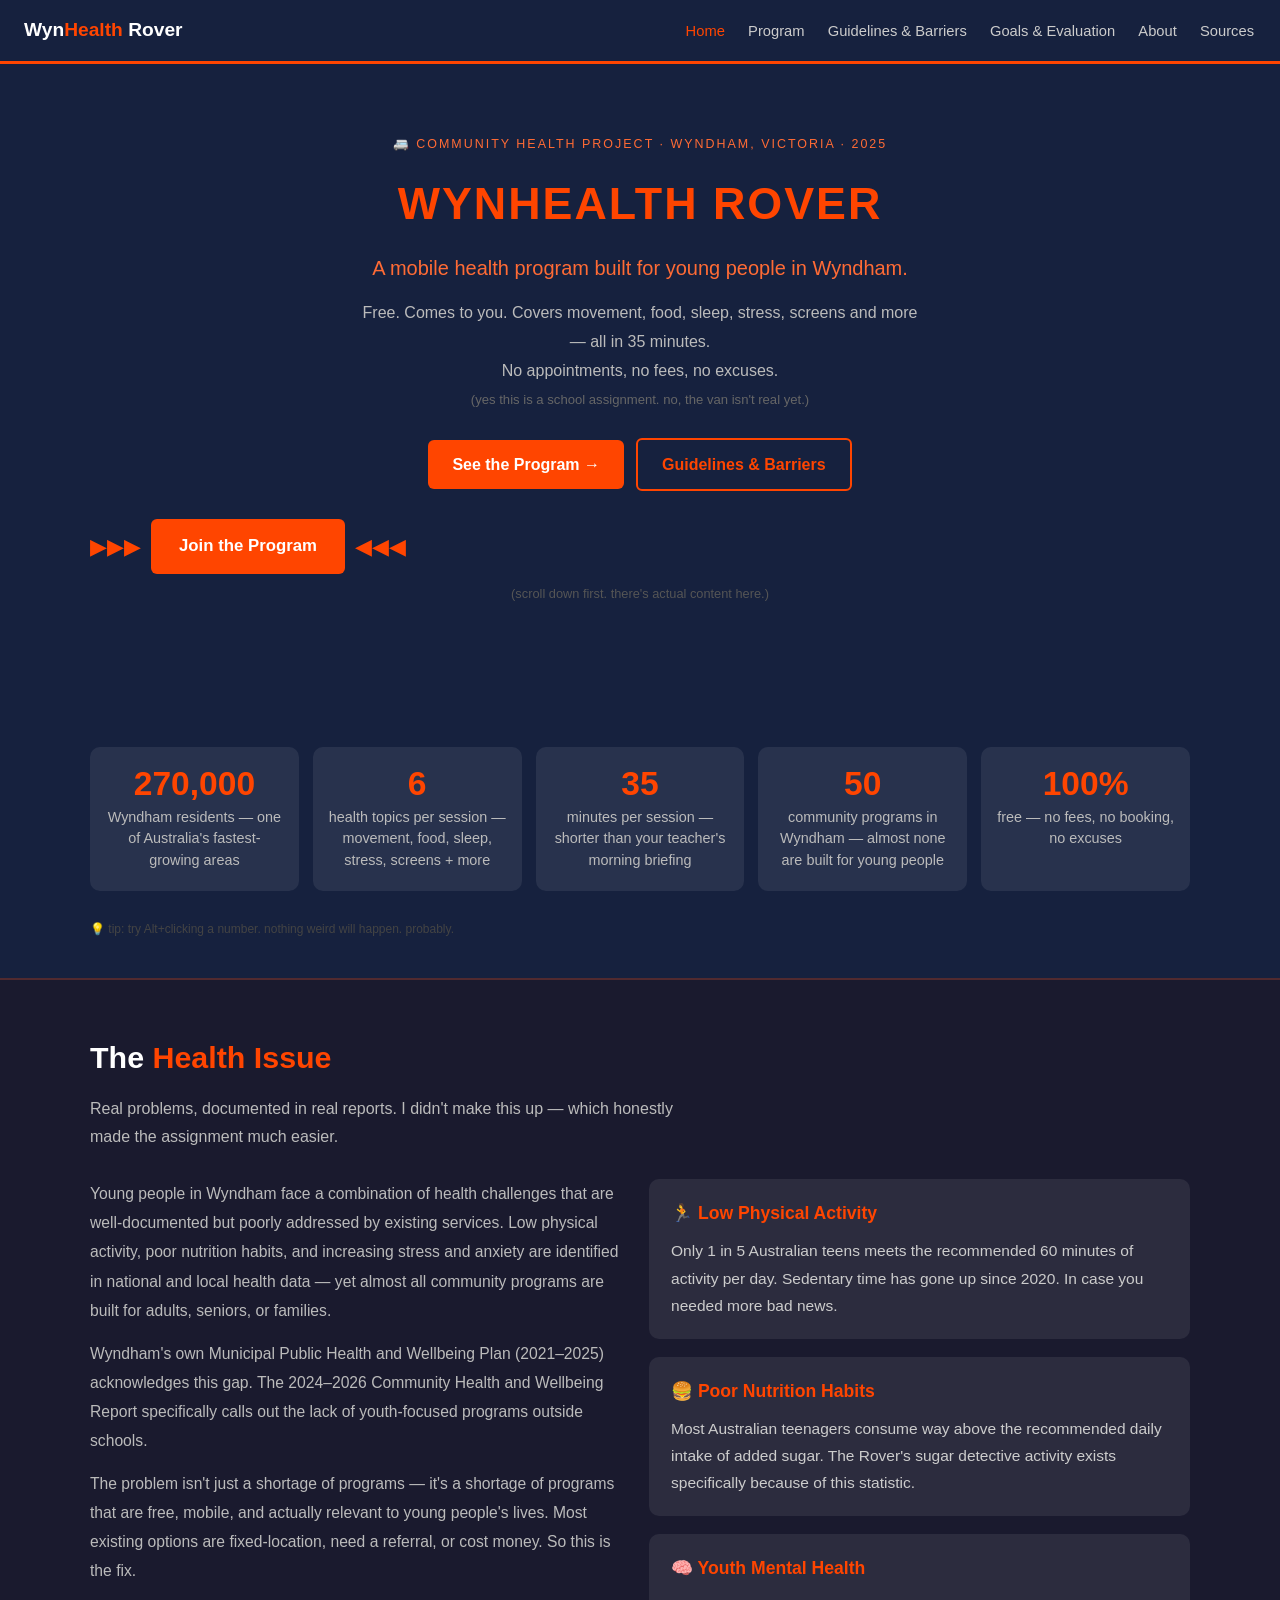
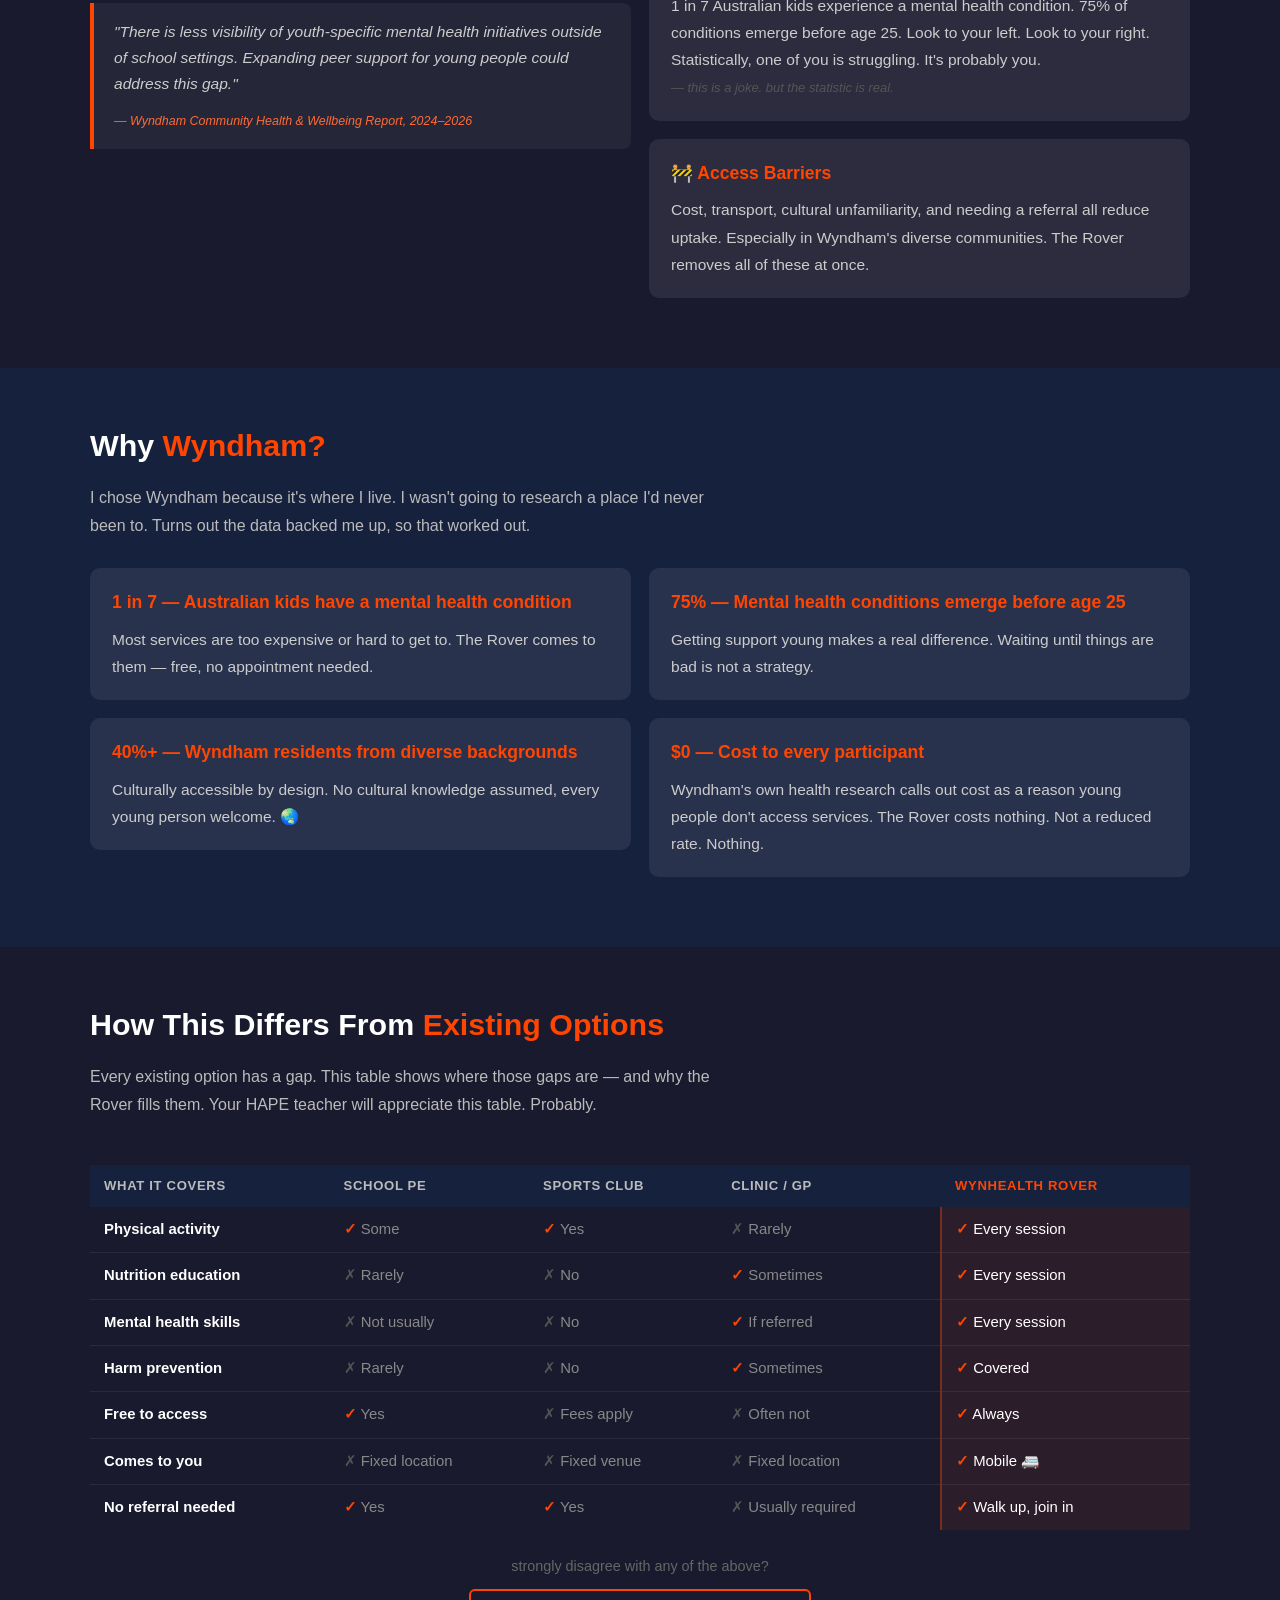
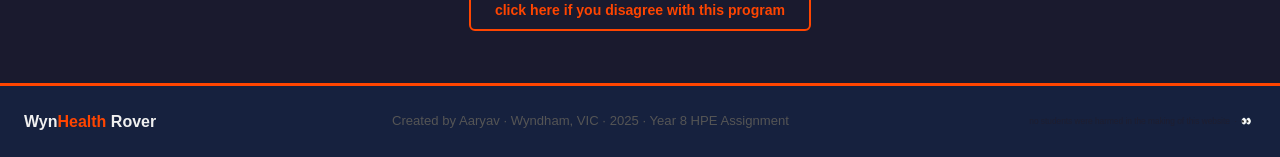
==== index.html @ 42ff8190 "changed 'hpe' to 'HAPE'" ====
<!DOCTYPE html>
<html lang="en">
<head>
  <meta charset="UTF-8">
  <meta name="viewport" content="width=device-width, initial-scale=1.0">
  <title>WynHealth Rover</title>
  <link rel="stylesheet" href="style.css">
</head>
<body>
<nav id="main-nav"></nav>
<div id="clown-overlay"></div>

<!-- HERO -->
<section class="hero">
  <div class="container">
    <div style="font-size:0.78rem;color:#ff6b35;letter-spacing:2px;text-transform:uppercase;margin-bottom:10px;">🚐 Community Health Project · Wyndham, Victoria · 2025</div>
    <h1>WYNHEALTH ROVER</h1>
    <div class="tagline">A mobile health program built for young people in Wyndham.</div>
    <p>Free. Comes to you. Covers movement, food, sleep, stress, screens and more — all in 35 minutes.<br>No appointments, no fees, no excuses.<br><small style="color:#666;font-size:0.82rem;">(yes this is a school assignment. no, the van isn't real yet.)</small></p>
    <div class="hero-btns">
      <a href="program.html" class="btn">See the Program →</a>
      <a href="guidelines.html" class="btn btn-outline">Guidelines &amp; Barriers</a>
    </div>
    <!-- JOIN BUTTON with animated arrows -->
    <div class="join-btn-wrap">
      <span class="join-arrows">▶▶▶</span>
      <a href="join.html" class="btn-join">Join the Program</a>
      <span class="join-arrows">◀◀◀</span>
    </div>
    <p style="color:#555;font-size:0.8rem;margin-top:4px;">(scroll down first. there's actual content here.)</p>
  </div>
</section>

<!-- STATS -->
<div id="stats" style="background:#16213e;padding:38px 24px;border-bottom:2px solid rgba(255,69,0,0.25);">
  <div class="container">
    <div class="stats-row">
      <div class="stat-box fade">
        <div class="stat-num" data-target="270000">0</div>
        <div class="stat-label">Wyndham residents — one of Australia's fastest-growing areas</div>
      </div>
      <div class="stat-box fade">
        <div class="stat-num" data-target="6">0</div>
        <div class="stat-label">health topics per session — movement, food, sleep, stress, screens + more</div>
      </div>
      <div class="stat-box fade">
        <div class="stat-num" data-target="35">0</div>
        <div class="stat-label">minutes per session — shorter than your teacher's morning briefing</div>
      </div>
      <div class="stat-box fade">
        <div class="stat-num" data-target="50">0</div>
        <div class="stat-label">community programs in Wyndham — almost none are built for young people</div>
      </div>
      <div class="stat-box fade">
        <div class="stat-num" data-target="100" data-post="%">0</div>
        <div class="stat-label">free — no fees, no booking, no excuses</div>
      </div>
    </div>
    <p style="color:#444;font-size:0.75rem;margin-top:8px;">💡 tip: try Alt+clicking a number. nothing weird will happen. probably.</p>
  </div>
</div>

<!-- THE HEALTH ISSUE -->
<section>
  <div class="container">
    <h2>The <span>Health Issue</span></h2>
    <p class="section-sub">Real problems, documented in real reports. I didn't make this up — which honestly made the assignment much easier.</p>
    <div class="grid-2">
      <div>
        <p style="color:#bbb;line-height:1.85;font-size:0.98rem;margin-bottom:14px;">Young people in Wyndham face a combination of health challenges that are well-documented but poorly addressed by existing services. Low physical activity, poor nutrition habits, and increasing stress and anxiety are identified in national and local health data — yet almost all community programs are built for adults, seniors, or families.</p>
        <p style="color:#bbb;line-height:1.85;font-size:0.98rem;margin-bottom:14px;">Wyndham's own Municipal Public Health and Wellbeing Plan (2021–2025) acknowledges this gap. The 2024–2026 Community Health and Wellbeing Report specifically calls out the lack of youth-focused programs outside schools.</p>
        <p style="color:#bbb;line-height:1.85;font-size:0.98rem;">The problem isn't just a shortage of programs — it's a shortage of programs that are free, mobile, and actually relevant to young people's lives. Most existing options are fixed-location, need a referral, or cost money. So this is the fix.</p>
        <div class="quote-box fade" style="margin-top:18px;">
          <p>"There is less visibility of youth-specific mental health initiatives outside of school settings. Expanding peer support for young people could address this gap."</p>
          <cite>— Wyndham Community Health &amp; Wellbeing Report, 2024–2026</cite>
        </div>
      </div>
      <div>
        <div class="card fade">
          <h3>🏃 Low Physical Activity</h3>
          <p>Only 1 in 5 Australian teens meets the recommended 60 minutes of activity per day. Sedentary time has gone up since 2020. In case you needed more bad news.</p>
        </div>
        <div class="card fade">
          <h3>🍔 Poor Nutrition Habits</h3>
          <p>Most Australian teenagers consume way above the recommended daily intake of added sugar. The Rover's sugar detective activity exists specifically because of this statistic.</p>
        </div>
        <div class="card fade">
          <h3>🧠 Youth Mental Health</h3>
          <p>1 in 7 Australian kids experience a mental health condition. 75% of conditions emerge before age 25. Look to your left. Look to your right. Statistically, one of you is struggling. It's probably you.<br><small style="color:#555;font-style:italic;">— this is a joke. but the statistic is real.</small></p>
        </div>
        <div class="card fade">
          <h3>🚧 Access Barriers</h3>
          <p>Cost, transport, cultural unfamiliarity, and needing a referral all reduce uptake. Especially in Wyndham's diverse communities. The Rover removes all of these at once.</p>
        </div>
      </div>
    </div>
  </div>
</section>

<!-- WHY WYNDHAM -->
<section style="background:#16213e;">
  <div class="container">
    <h2>Why <span>Wyndham?</span></h2>
    <p class="section-sub">I chose Wyndham because it's where I live. I wasn't going to research a place I'd never been to. Turns out the data backed me up, so that worked out.</p>
    <div class="grid-2">
      <div>
        <div class="card fade">
          <h3>1 in 7 — Australian kids have a mental health condition</h3>
          <p>Most services are too expensive or hard to get to. The Rover comes to them — free, no appointment needed.</p>
        </div>
        <div class="card fade">
          <h3>40%+ — Wyndham residents from diverse backgrounds</h3>
          <p>Culturally accessible by design. No cultural knowledge assumed, every young person welcome. 🌏</p>
        </div>
      </div>
      <div>
        <div class="card fade">
          <h3>75% — Mental health conditions emerge before age 25</h3>
          <p>Getting support young makes a real difference. Waiting until things are bad is not a strategy.</p>
        </div>
        <div class="card fade">
          <h3>$0 — Cost to every participant</h3>
          <p>Wyndham's own health research calls out cost as a reason young people don't access services. The Rover costs nothing. Not a reduced rate. Nothing.</p>
        </div>
      </div>
    </div>
  </div>
</section>

<!-- COMPARISON TABLE -->
<section>
  <div class="container">
    <h2>How This Differs From <span>Existing Options</span></h2>
    <p class="section-sub">Every existing option has a gap. This table shows where those gaps are — and why the Rover fills them. Your HAPE teacher will appreciate this table. Probably.</p>
    <div style="overflow-x:auto;">
      <table class="compare-table fade">
        <thead>
          <tr>
            <th>What it covers</th><th>School PE</th><th>Sports Club</th><th>Clinic / GP</th><th class="hl">WynHealth Rover</th>
          </tr>
        </thead>
        <tbody>
          <tr><td class="row-label">Physical activity</td><td><span class="y">✓</span> Some</td><td><span class="y">✓</span> Yes</td><td><span class="n">✗</span> Rarely</td><td class="rover"><span class="y">✓</span> Every session</td></tr>
          <tr><td class="row-label">Nutrition education</td><td><span class="n">✗</span> Rarely</td><td><span class="n">✗</span> No</td><td><span class="y">✓</span> Sometimes</td><td class="rover"><span class="y">✓</span> Every session</td></tr>
          <tr><td class="row-label">Mental health skills</td><td><span class="n">✗</span> Not usually</td><td><span class="n">✗</span> No</td><td><span class="y">✓</span> If referred</td><td class="rover"><span class="y">✓</span> Every session</td></tr>
          <tr><td class="row-label">Harm prevention</td><td><span class="n">✗</span> Rarely</td><td><span class="n">✗</span> No</td><td><span class="y">✓</span> Sometimes</td><td class="rover"><span class="y">✓</span> Covered</td></tr>
          <tr><td class="row-label">Free to access</td><td><span class="y">✓</span> Yes</td><td><span class="n">✗</span> Fees apply</td><td><span class="n">✗</span> Often not</td><td class="rover"><span class="y">✓</span> Always</td></tr>
          <tr><td class="row-label">Comes to you</td><td><span class="n">✗</span> Fixed location</td><td><span class="n">✗</span> Fixed venue</td><td><span class="n">✗</span> Fixed location</td><td class="rover"><span class="y">✓</span> Mobile 🚐</td></tr>
          <tr><td class="row-label">No referral needed</td><td><span class="y">✓</span> Yes</td><td><span class="y">✓</span> Yes</td><td><span class="n">✗</span> Usually required</td><td class="rover"><span class="y">✓</span> Walk up, join in</td></tr>
        </tbody>
      </table>
    </div>
    <div style="margin-top:24px;text-align:center;">
      <p style="color:#666;font-size:0.9rem;margin-bottom:10px;">strongly disagree with any of the above?</p>
      <button class="btn btn-outline disagree-btn" style="font-size:0.88rem;">click here if you disagree with this program</button>
    </div>
  </div>
</section>

<footer id="main-footer"></footer>
<script>window.currentPage = 'index.html';</script>
<script src="shared.js"></script>
</body>
</html>
---- style.css ----
* { margin: 0; padding: 0; box-sizing: border-box; }
html { scroll-behavior: smooth; }

body {
  font-family: Arial, sans-serif;
  background: #1a1a2e;
  color: #f0f0f0;
  line-height: 1.7;
  font-size: 16px;
  overflow-x: hidden;
}

/* NAV */
nav {
  background: #16213e;
  padding: 14px 24px;
  display: flex;
  align-items: center;
  justify-content: space-between;
  border-bottom: 3px solid #ff4500;
  position: sticky;
  top: 0;
  z-index: 100;
}
.nav-logo {
  font-size: 1.2rem;
  font-weight: bold;
  color: white;
  text-decoration: none;
}
.nav-logo span { color: #ff4500; }
nav ul { display: flex; gap: 1.2rem; list-style: none; flex-wrap: wrap; }
nav ul a {
  color: #ccc;
  text-decoration: none;
  font-size: 0.92rem;
  padding: 4px 2px;
  transition: color 0.2s;
}
nav ul a:hover, nav ul a.active { color: #ff4500; }

section { padding: 52px 24px; }
.container { max-width: 1100px; margin: 0 auto; }

h2 { font-size: 1.9rem; font-weight: bold; margin-bottom: 12px; color: white; }
h2 span { color: #ff4500; }
h3 { font-size: 1.1rem; }

.section-sub {
  color: #bbb;
  margin-bottom: 28px;
  font-size: 1rem;
  max-width: 620px;
  line-height: 1.75;
}

/* CARDS */
.card {
  background: rgba(255,255,255,0.08);
  padding: 20px 22px;
  border-radius: 10px;
  margin-bottom: 18px;
}
.card h3 { color: #ff4500; margin-bottom: 8px; }
.card p { color: #ccc; font-size: 0.97rem; line-height: 1.75; }

/* GRIDS */
.grid-2 { display: grid; grid-template-columns: repeat(auto-fit, minmax(290px, 1fr)); gap: 18px; }
.grid-3 { display: grid; grid-template-columns: repeat(auto-fit, minmax(250px, 1fr)); gap: 18px; }

/* BUTTONS */
.btn {
  display: inline-block;
  padding: 11px 24px;
  background: #ff4500;
  color: white;
  font-weight: bold;
  border-radius: 6px;
  text-decoration: none;
  border: none;
  cursor: pointer;
  font-size: 1rem;
  transition: background 0.2s, transform 0.15s;
}
.btn:hover { background: #ff6b35; transform: scale(1.03); }
.btn:active { transform: scale(0.97); }
.btn-outline {
  background: transparent;
  border: 2px solid #ff4500;
  color: #ff4500;
}
.btn-outline:hover { background: #ff4500; color: white; }

/* JOIN BUTTON — big, arrowed, hard to miss */
.join-btn-wrap {
  display: flex;
  align-items: center;
  gap: 10px;
  margin: 28px 0 8px;
}
.join-arrows {
  font-size: 1.4rem;
  color: #ff4500;
  animation: point-pulse 1s infinite alternate;
}
@keyframes point-pulse {
  from { transform: translateX(0); opacity: 0.6; }
  to   { transform: translateX(5px); opacity: 1; }
}
.btn-join {
  background: #ff4500;
  color: white;
  font-weight: bold;
  border-radius: 6px;
  text-decoration: none;
  border: none;
  cursor: pointer;
  font-size: 1.05rem;
  padding: 13px 28px;
  transition: background 0.2s, transform 0.15s;
  display: inline-block;
}
.btn-join:hover { background: #ff6b35; transform: scale(1.04); }

/* STATS */
.stats-row {
  display: grid;
  grid-template-columns: repeat(auto-fit, minmax(160px, 1fr));
  gap: 14px;
  margin: 28px 0;
}
.stat-box {
  background: rgba(255,255,255,0.08);
  border-radius: 10px;
  padding: 20px 14px;
  text-align: center;
}
.stat-num {
  font-size: 2.1rem;
  font-weight: bold;
  color: #ff4500;
  line-height: 1;
  margin-bottom: 6px;
}
.stat-label { font-size: 0.9rem; color: #bbb; line-height: 1.5; }

/* HERO */
.hero {
  background: #16213e;
  padding: 70px 24px 52px;
  text-align: center;
}
.hero h1 { font-size: 2.8rem; font-weight: bold; color: #ff4500; letter-spacing: 2px; margin-bottom: 10px; }
.hero .tagline { font-size: 1.25rem; color: #ff6b35; margin-bottom: 14px; }
.hero p { color: #bbb; font-size: 1rem; margin-bottom: 24px; max-width: 560px; margin-left: auto; margin-right: auto; line-height: 1.8; }
.hero-btns { display: flex; gap: 12px; justify-content: center; flex-wrap: wrap; align-items: center; }

/* TABLE */
.compare-table { width: 100%; border-collapse: collapse; margin-top: 18px; font-size: 0.95rem; }
.compare-table th {
  background: #16213e;
  color: #bbb;
  padding: 10px 14px;
  text-align: left;
  font-size: 0.82rem;
  text-transform: uppercase;
  letter-spacing: 0.05em;
}
.compare-table th.hl { color: #ff4500; }
.compare-table td { padding: 10px 14px; border-bottom: 1px solid rgba(255,255,255,0.07); color: #888; vertical-align: top; font-size: 0.93rem; }
.compare-table td.row-label { color: white; font-weight: bold; }
.compare-table td.rover { color: white; background: rgba(255,69,0,0.08); border-left: 2px solid rgba(255,69,0,0.4); }
.compare-table tr:last-child td { border-bottom: none; }
.y { color: #ff4500; font-weight: bold; }
.n { color: #555; }

/* FLOW */
.flow-steps { display: flex; flex-direction: column; max-width: 700px; }
.flow-item { display: flex; gap: 16px; align-items: stretch; }
.flow-left { display: flex; flex-direction: column; align-items: center; width: 32px; flex-shrink: 0; }
.flow-circle {
  width: 32px; height: 32px; border-radius: 50%;
  background: #ff4500;
  display: flex; align-items: center; justify-content: center;
  font-weight: bold; font-size: 0.85rem; color: white; flex-shrink: 0;
}
.flow-line { width: 2px; flex: 1; background: rgba(255,255,255,0.12); margin: 4px 0; min-height: 12px; }
.flow-item:last-child .flow-line { display: none; }
.flow-content {
  background: rgba(255,255,255,0.08);
  border-radius: 10px;
  padding: 14px 18px;
  margin-bottom: 10px;
  flex: 1;
}
.flow-time {
  display: inline-block;
  background: rgba(255,69,0,0.2);
  color: #ff6b35;
  font-size: 0.78rem;
  padding: 2px 9px;
  border-radius: 99px;
  margin-right: 8px;
  font-weight: bold;
}
.flow-content strong { font-size: 0.97rem; }
.flow-content p { font-size: 0.92rem; color: #bbb; margin-top: 5px; line-height: 1.65; }
.flow-why { margin-top: 6px; font-size: 0.82rem; color: #666; font-style: italic; }
.flow-why span { color: #ff6b35; }

/* QUOTE */
.quote-box {
  background: rgba(255,255,255,0.05);
  border-left: 4px solid #ff4500;
  padding: 16px 20px;
  border-radius: 0 8px 8px 0;
  margin: 20px 0;
}
.quote-box p { font-style: italic; color: #ccc; font-size: 0.97rem; margin-bottom: 8px; }
.quote-box cite { font-size: 0.78rem; color: #ff6b35; }

/* PILL TAGS */
.pill-wrap { display: flex; flex-wrap: wrap; gap: 10px; margin-top: 18px; }
.pill { background: rgba(255,255,255,0.08); border-radius: 8px; padding: 6px 14px; font-size: 0.88rem; color: #ccc; }

/* GUIDELINE CARD */
.guideline-card {
  background: rgba(255,255,255,0.08);
  border-radius: 10px;
  padding: 20px;
  margin-bottom: 14px;
}
.guideline-card h3 { color: #ff4500; margin-bottom: 6px; }
.guideline-card .rec { font-size: 1.45rem; font-weight: bold; color: white; margin: 8px 0; }
.guideline-card p { color: #bbb; font-size: 0.95rem; line-height: 1.7; }
.guideline-card .rover-link {
  margin-top: 10px; font-size: 0.88rem; color: #ff7744;
  background: rgba(255,69,0,0.1); padding: 6px 12px; border-radius: 6px; display: inline-block;
}

/* BARRIER CARDS */
.barrier-item {
  background: rgba(255,255,255,0.06);
  border-radius: 10px;
  margin-bottom: 12px;
  overflow: hidden;
  display: grid;
  grid-template-columns: 1fr 1fr;
}
.barrier-left { padding: 16px 20px; }
.barrier-left h4 { font-size: 0.97rem; margin-bottom: 5px; color: white; }
.barrier-left p { font-size: 0.9rem; color: #888; line-height: 1.65; }
.barrier-right {
  background: rgba(255,69,0,0.08);
  border-left: 2px solid rgba(255,69,0,0.3);
  padding: 16px 20px;
}
.barrier-right .resp-label { font-size: 0.68rem; color: #ff4500; text-transform: uppercase; letter-spacing: 0.1em; margin-bottom: 4px; }
.barrier-right p { font-size: 0.9rem; color: #bbb; line-height: 1.65; }

/* DIM CARDS */
.dim-card { background: rgba(255,255,255,0.08); border-radius: 10px; padding: 20px; border-top: 3px solid #ff4500; }
.dim-card .dim-icon { font-size: 1.8rem; margin-bottom: 8px; }
.dim-card h3 { color: white; margin-bottom: 6px; }
.dim-card p { color: #bbb; font-size: 0.93rem; line-height: 1.7; }
.dim-card .dim-link { margin-top: 10px; font-size: 0.85rem; color: #ff7744; line-height: 1.6; }

/* SOURCE ITEMS */
.source-item {
  background: rgba(255,255,255,0.06);
  border-radius: 8px;
  padding: 16px 20px;
  margin-bottom: 12px;
  border-left: 3px solid #ff4500;
}
.source-item h4 { color: #ff4500; font-size: 0.92rem; margin-bottom: 4px; }
.source-item p { color: #bbb; font-size: 0.88rem; line-height: 1.6; }
.source-item a { color: #ff7744; font-size: 0.82rem; }
.fake-source { border-left-color: #444; opacity: 0.55; }
.fake-source h4 { color: #666; }

/* ABOUT PAGE */
.about-card {
  background: rgba(255,255,255,0.07);
  border-radius: 10px;
  padding: 22px 26px;
  margin-bottom: 16px;
  border-left: 3px solid #ff4500;
}
.about-card p { color: #ccc; font-size: 1rem; line-height: 1.85; }
.about-card p em { color: white; font-style: normal; font-weight: bold; }

/* FOOTER */
footer {
  background: #16213e;
  padding: 22px 24px;
  display: flex;
  align-items: center;
  justify-content: space-between;
  flex-wrap: wrap;
  gap: 10px;
  border-top: 3px solid #ff4500;
}
.footer-logo { font-size: 1rem; font-weight: bold; }
.footer-logo span { color: #ff4500; }
footer p { font-size: 0.82rem; color: #555; }
.footer-secret { font-size: 0.52rem; color: #1e1e30; cursor: default; }
.footer-secret:hover { color: #444; }

/* CLOWNFACE OVERLAY */
#clown-overlay { display: none; position: fixed; inset: 0; z-index: 9999; pointer-events: none; overflow: hidden; }
.clown-emoji { position: absolute; font-size: 50px; animation: clown-flash 0.5s infinite alternate; }
@keyframes clown-flash { 0% { opacity: 1; } 100% { opacity: 0; } }

/* FADE */
.fade { opacity: 0; transform: translateY(16px); transition: opacity 0.45s ease, transform 0.45s ease; }
.fade.show { opacity: 1; transform: translateY(0); }

@media (max-width: 700px) {
  nav { padding: 10px 14px; }
  nav ul { gap: 0.7rem; }
  nav ul a { font-size: 0.8rem; }
  .hero h1 { font-size: 2rem; }
  section { padding: 36px 16px; }
  .barrier-item { grid-template-columns: 1fr; }
  .barrier-right { border-left: none; border-top: 2px solid rgba(255,69,0,0.3); }
  footer { flex-direction: column; text-align: center; }
  h2 { font-size: 1.6rem; }
}
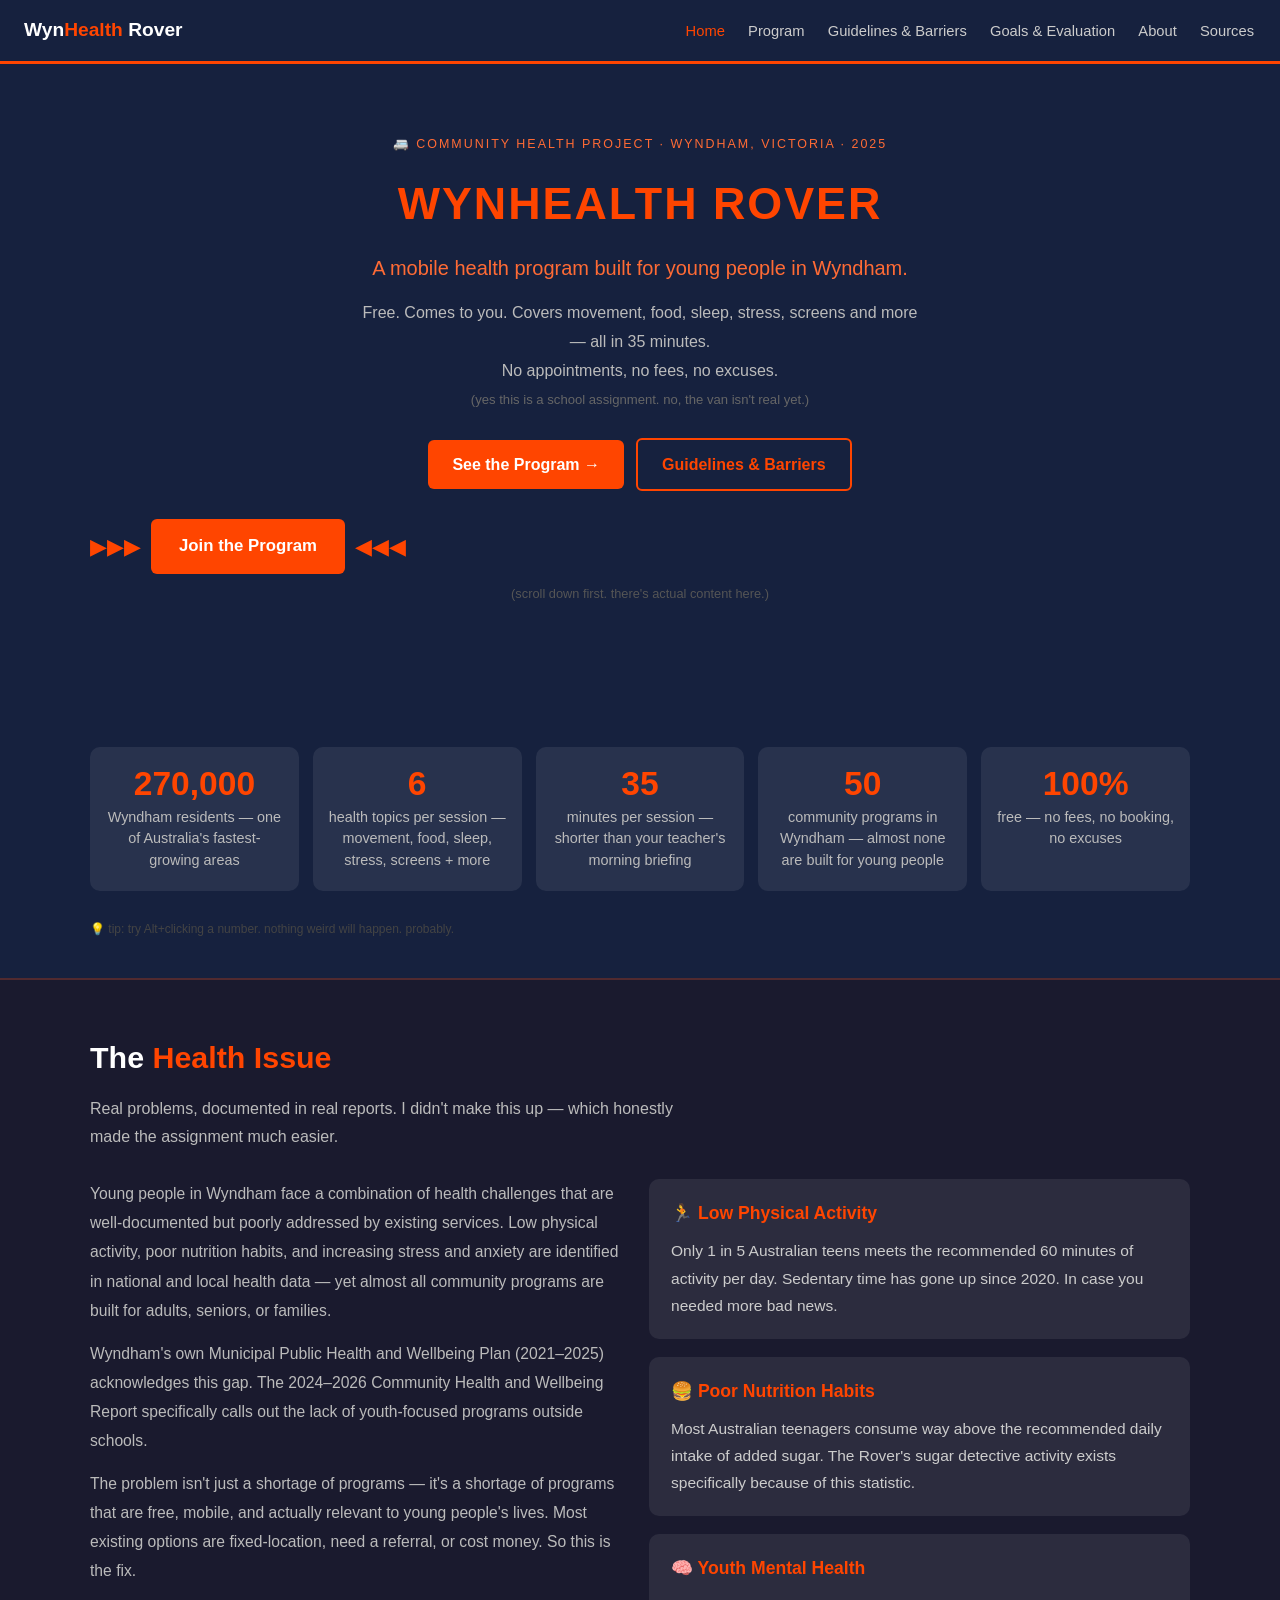
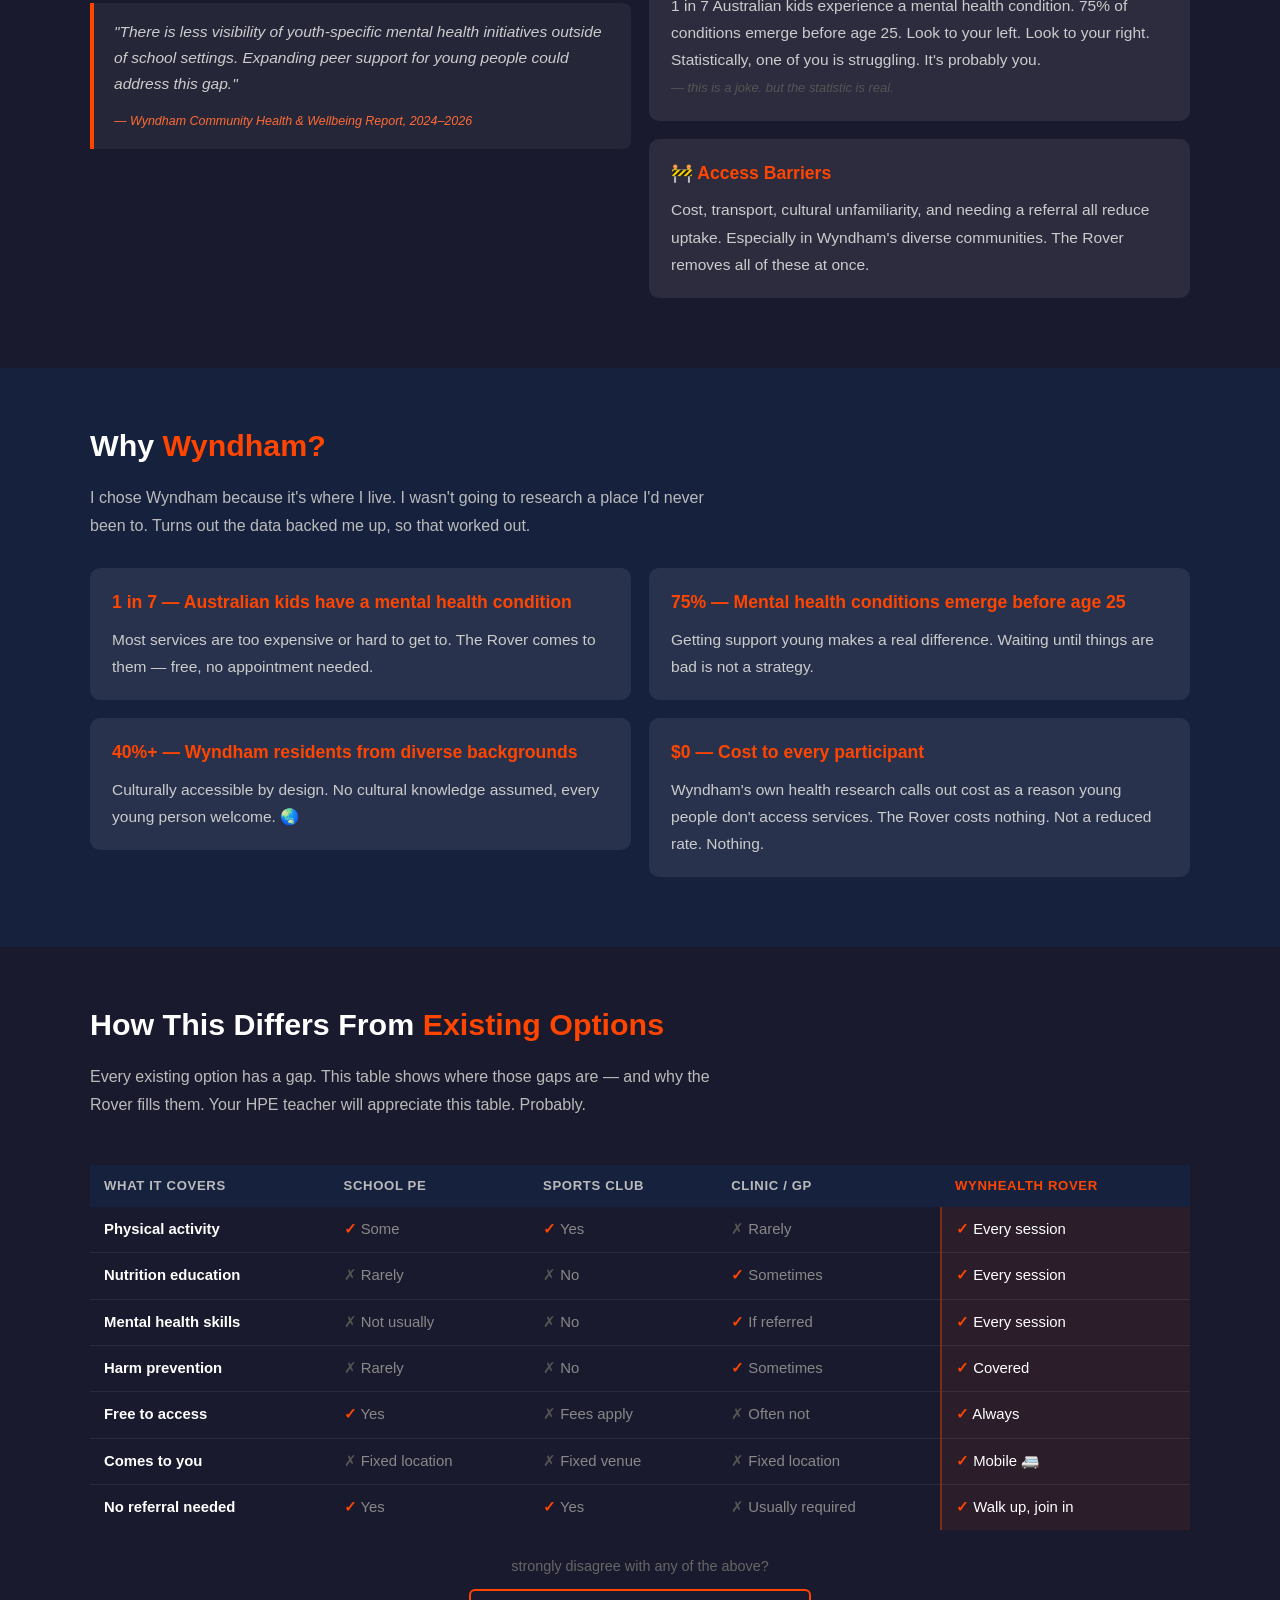
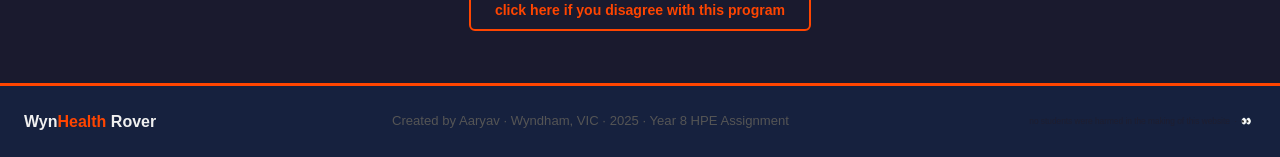
==== commit 44220c30: "Fix HTML encoding issues in index.html" ====
--- a/index.html
+++ b/index.html
@@ -131,7 +131,7 @@
 <section>
   <div class="container">
     <h2>How This Differs From <span>Existing Options</span></h2>
-    <p class="section-sub">Every existing option has a gap. This table shows where those gaps are — and why the Rover fills them. Your HAPE teacher will appreciate this table. Probably.</p>
+    <p class="section-sub">Every existing option has a gap. This table shows where those gaps are — and why the Rover fills them. Your HPE teacher will appreciate this table. Probably.</p>
     <div style="overflow-x:auto;">
       <table class="compare-table fade">
         <thead>
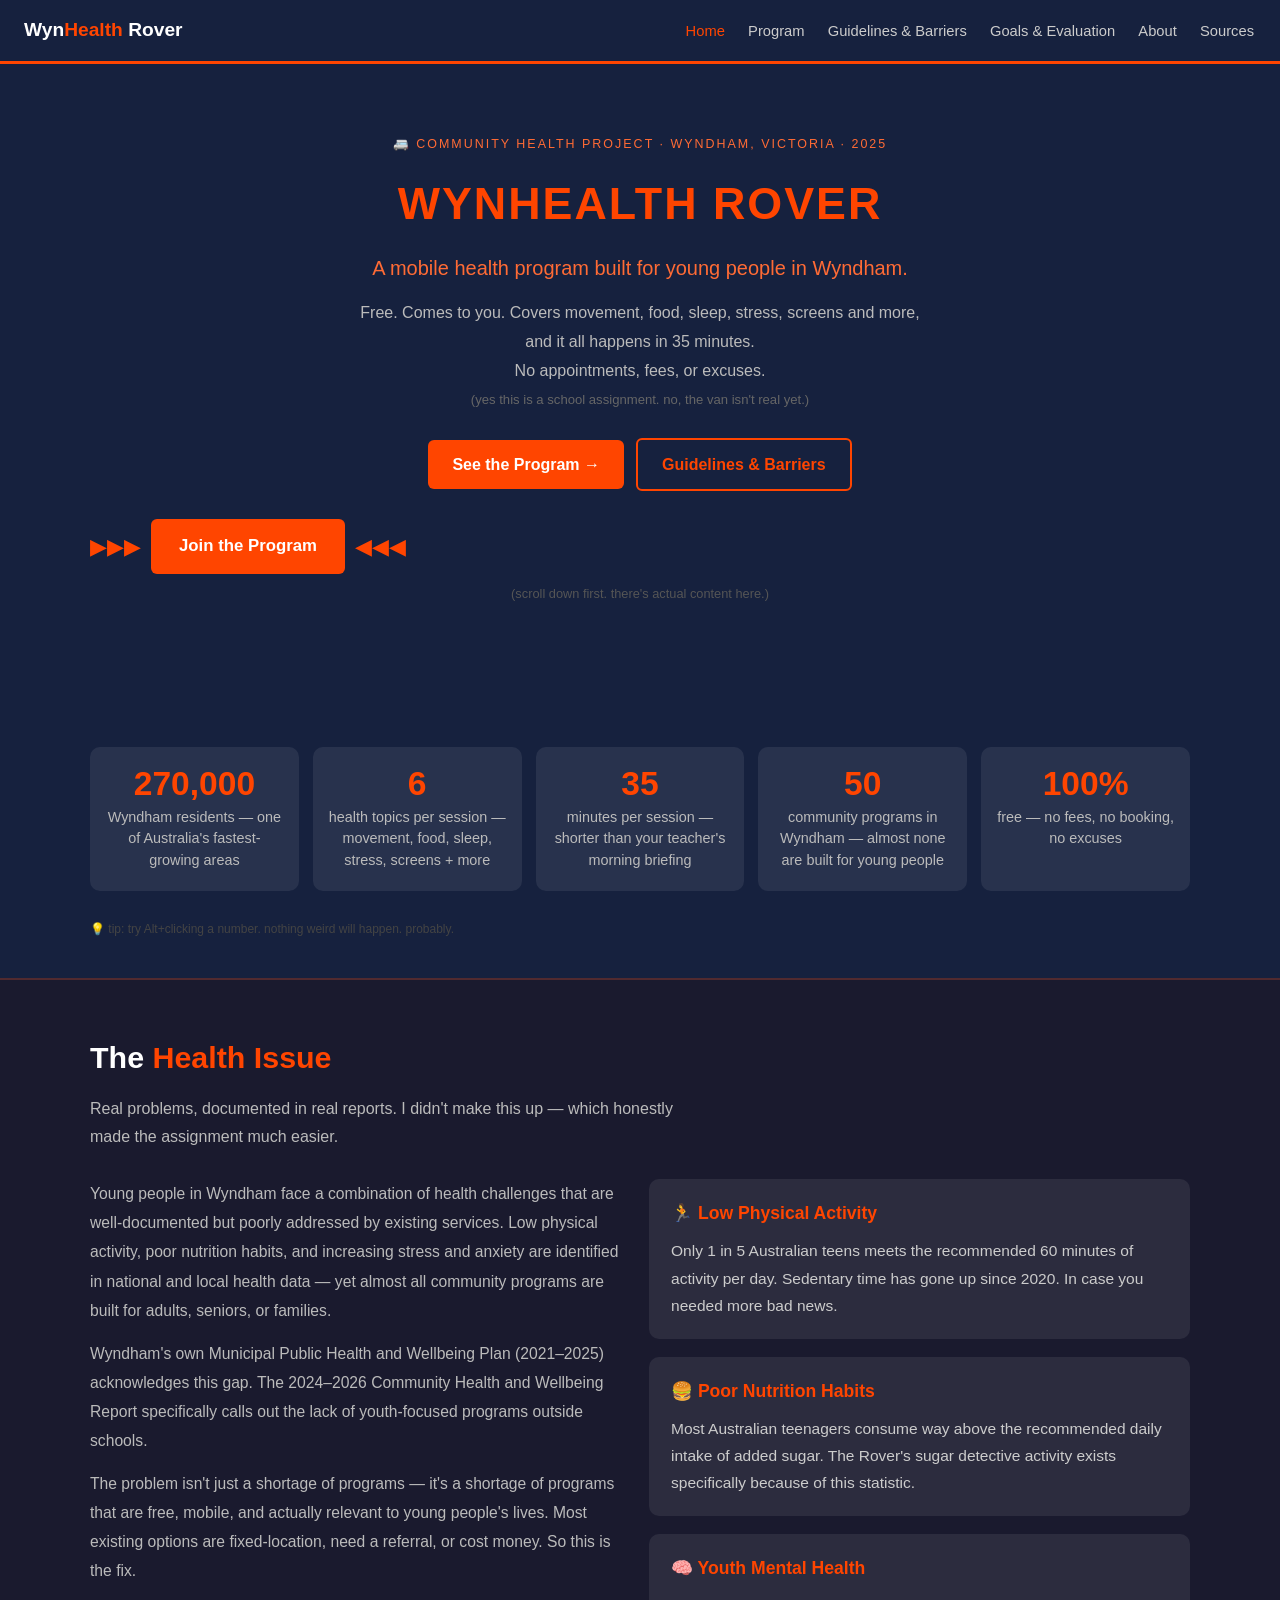
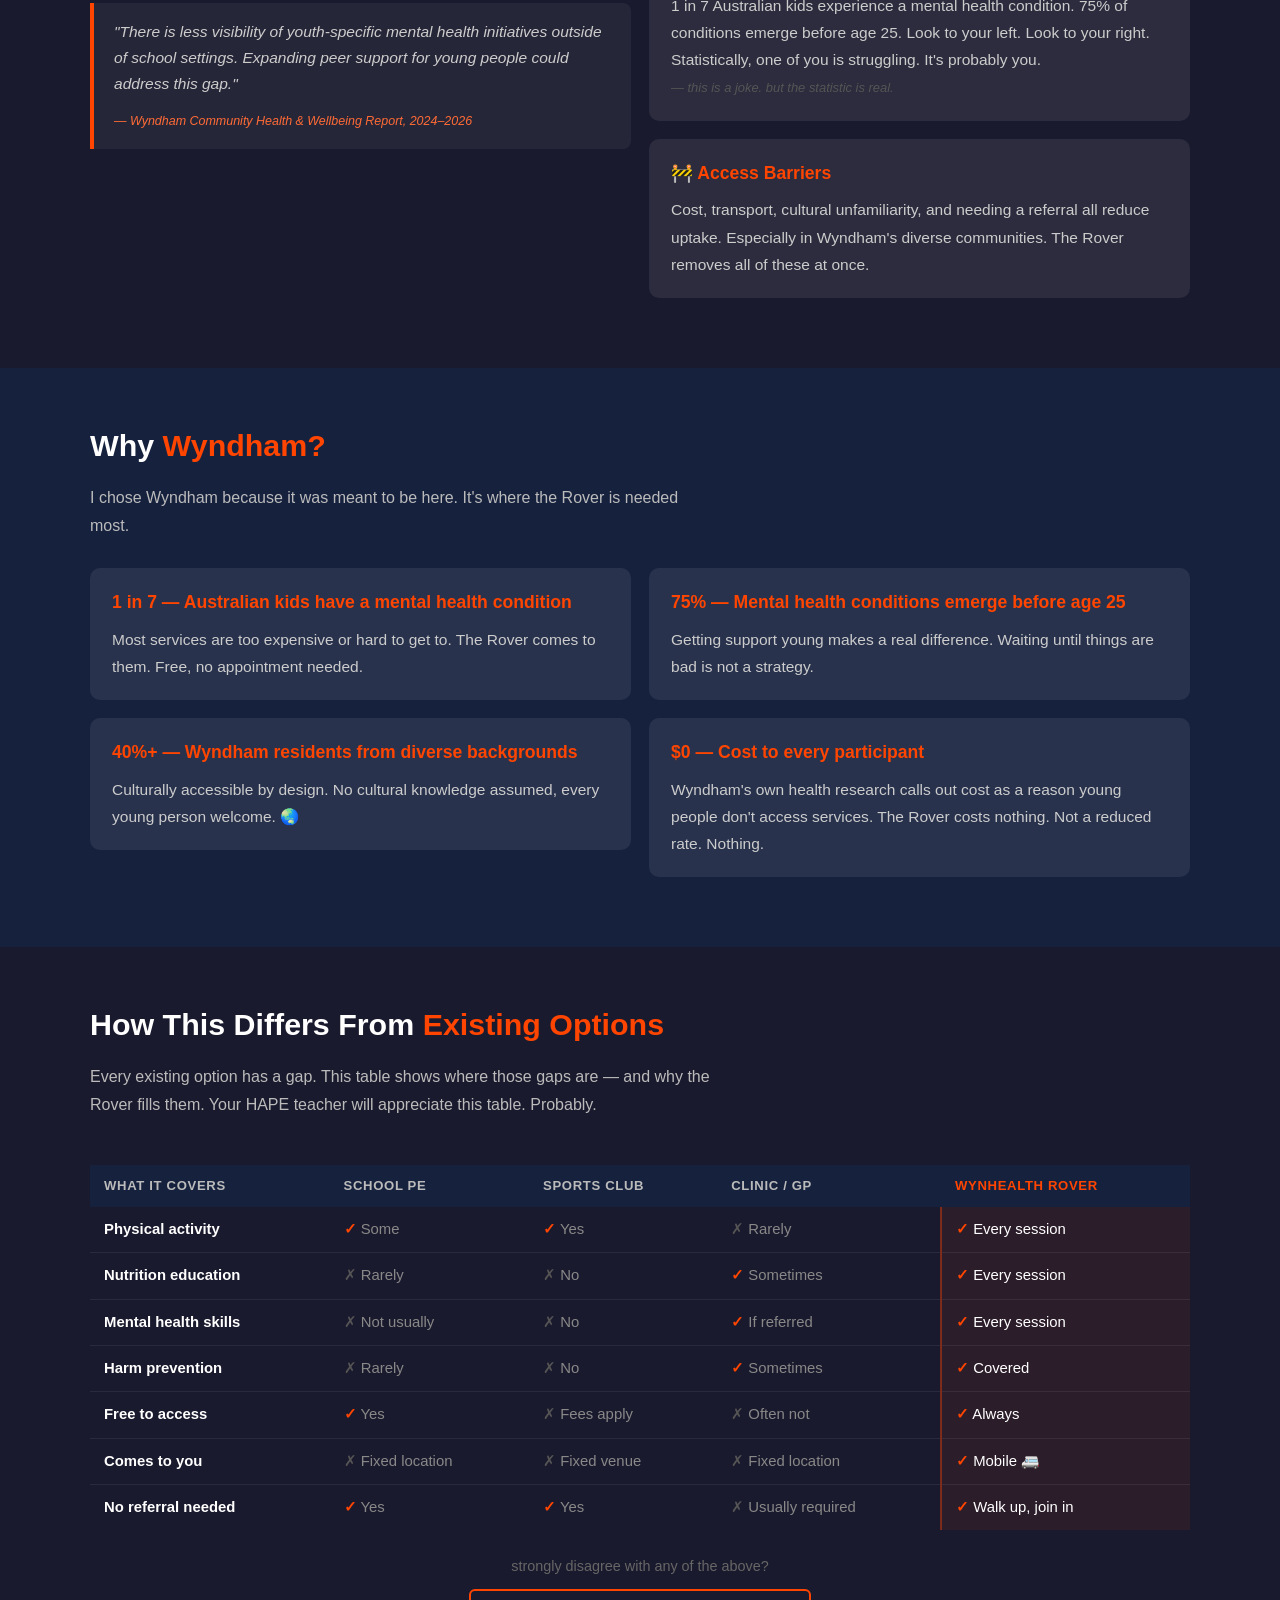
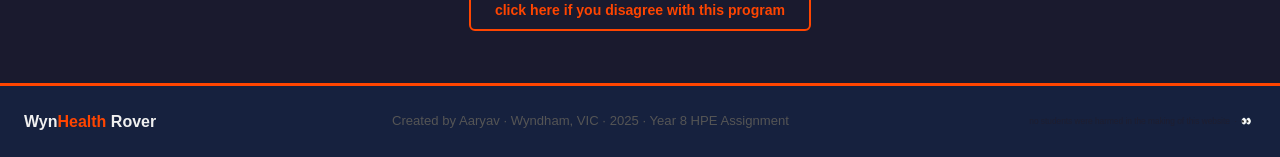
==== commit 399c75c8: "Fix HTML encoding issues in index.html" ====
--- a/index.html
+++ b/index.html
@@ -16,7 +16,7 @@
     <div style="font-size:0.78rem;color:#ff6b35;letter-spacing:2px;text-transform:uppercase;margin-bottom:10px;">🚐 Community Health Project · Wyndham, Victoria · 2025</div>
     <h1>WYNHEALTH ROVER</h1>
     <div class="tagline">A mobile health program built for young people in Wyndham.</div>
-    <p>Free. Comes to you. Covers movement, food, sleep, stress, screens and more — all in 35 minutes.<br>No appointments, no fees, no excuses.<br><small style="color:#666;font-size:0.82rem;">(yes this is a school assignment. no, the van isn't real yet.)</small></p>
+    <p>Free. Comes to you. Covers movement, food, sleep, stress, screens and more, and it all happens in 35 minutes.<br>No appointments, fees, or excuses.<br><small style="color:#666;font-size:0.82rem;">(yes this is a school assignment. no, the van isn't real yet.)</small></p>
     <div class="hero-btns">
       <a href="program.html" class="btn">See the Program →</a>
       <a href="guidelines.html" class="btn btn-outline">Guidelines &amp; Barriers</a>
@@ -101,12 +101,12 @@
 <section style="background:#16213e;">
   <div class="container">
     <h2>Why <span>Wyndham?</span></h2>
-    <p class="section-sub">I chose Wyndham because it's where I live. I wasn't going to research a place I'd never been to. Turns out the data backed me up, so that worked out.</p>
+    <p class="section-sub">I chose Wyndham because it was meant to be here. It's where the Rover is needed most.</p>
     <div class="grid-2">
       <div>
         <div class="card fade">
           <h3>1 in 7 — Australian kids have a mental health condition</h3>
-          <p>Most services are too expensive or hard to get to. The Rover comes to them — free, no appointment needed.</p>
+          <p>Most services are too expensive or hard to get to. The Rover comes to them. Free, no appointment needed.</p>
         </div>
         <div class="card fade">
           <h3>40%+ — Wyndham residents from diverse backgrounds</h3>
@@ -131,7 +131,7 @@
 <section>
   <div class="container">
     <h2>How This Differs From <span>Existing Options</span></h2>
-    <p class="section-sub">Every existing option has a gap. This table shows where those gaps are — and why the Rover fills them. Your HPE teacher will appreciate this table. Probably.</p>
+    <p class="section-sub">Every existing option has a gap. This table shows where those gaps are — and why the Rover fills them. Your HAPE teacher will appreciate this table. Probably.</p>
     <div style="overflow-x:auto;">
       <table class="compare-table fade">
         <thead>
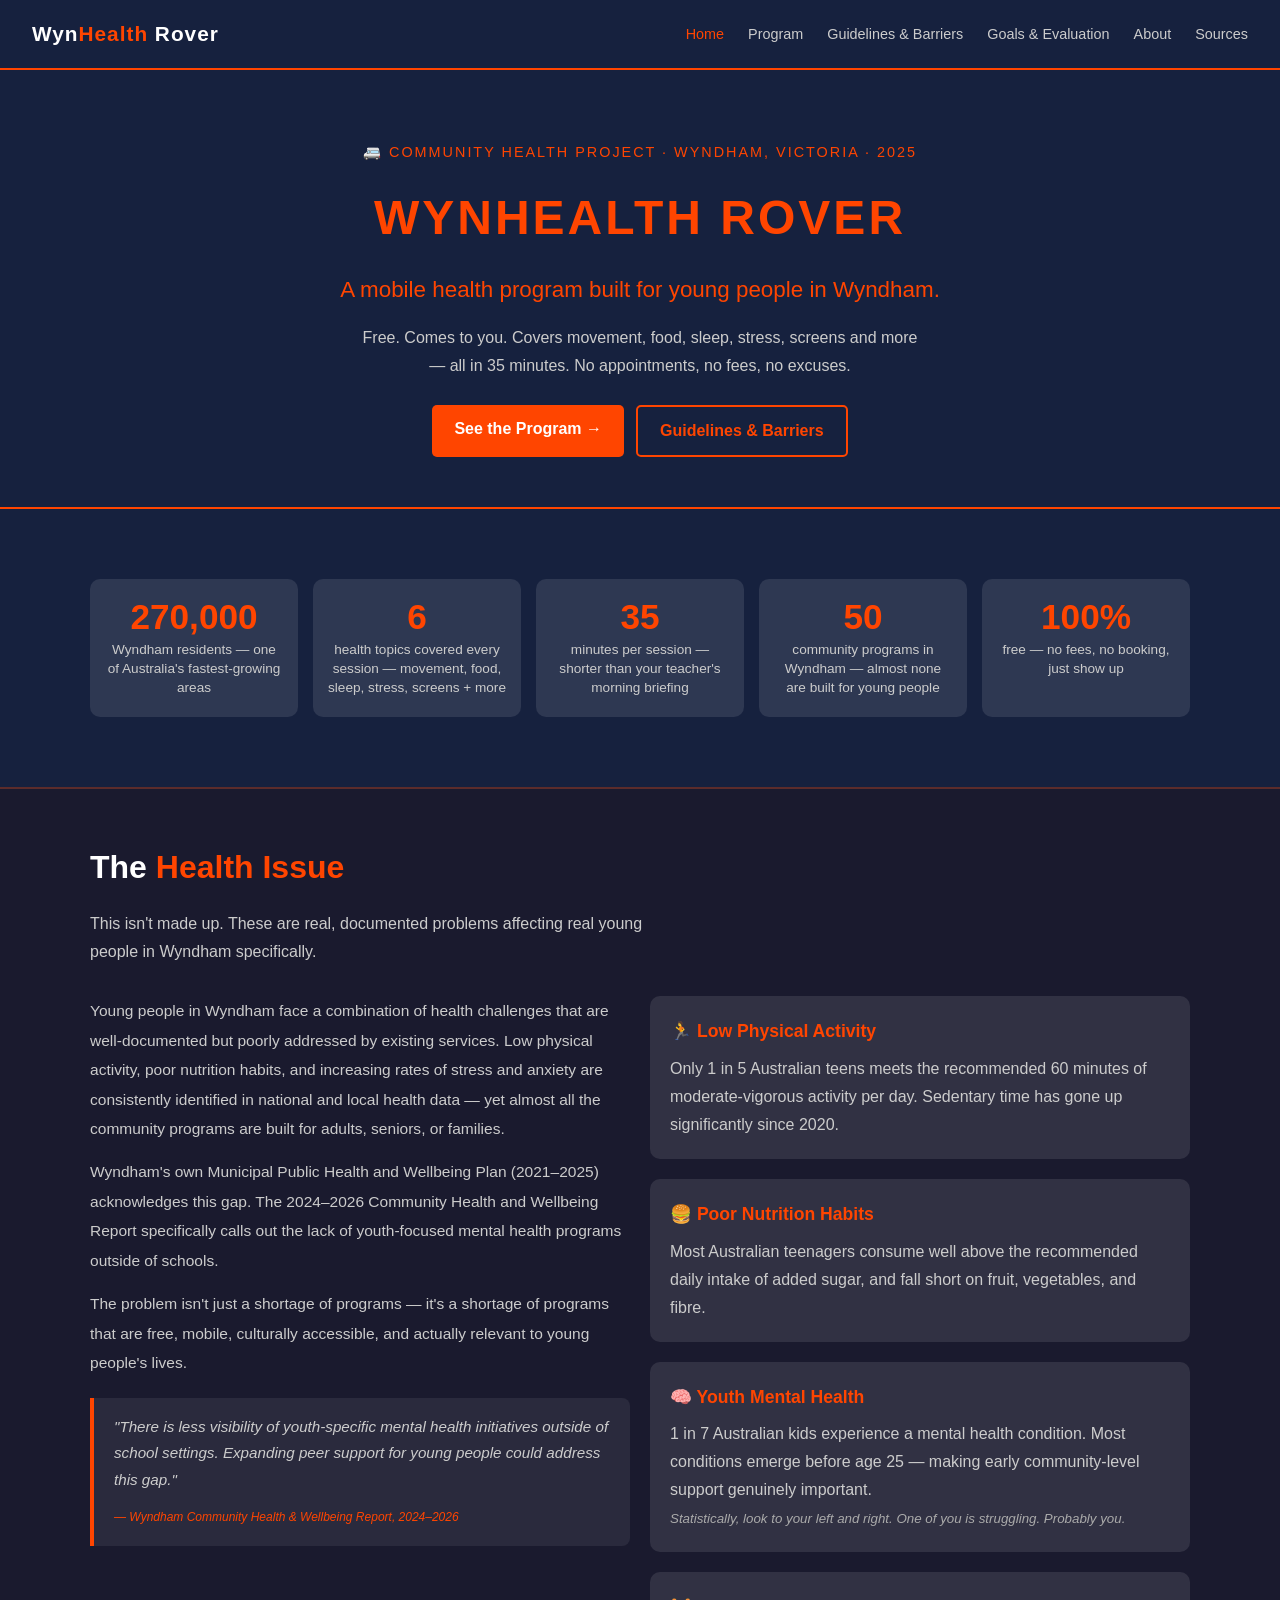
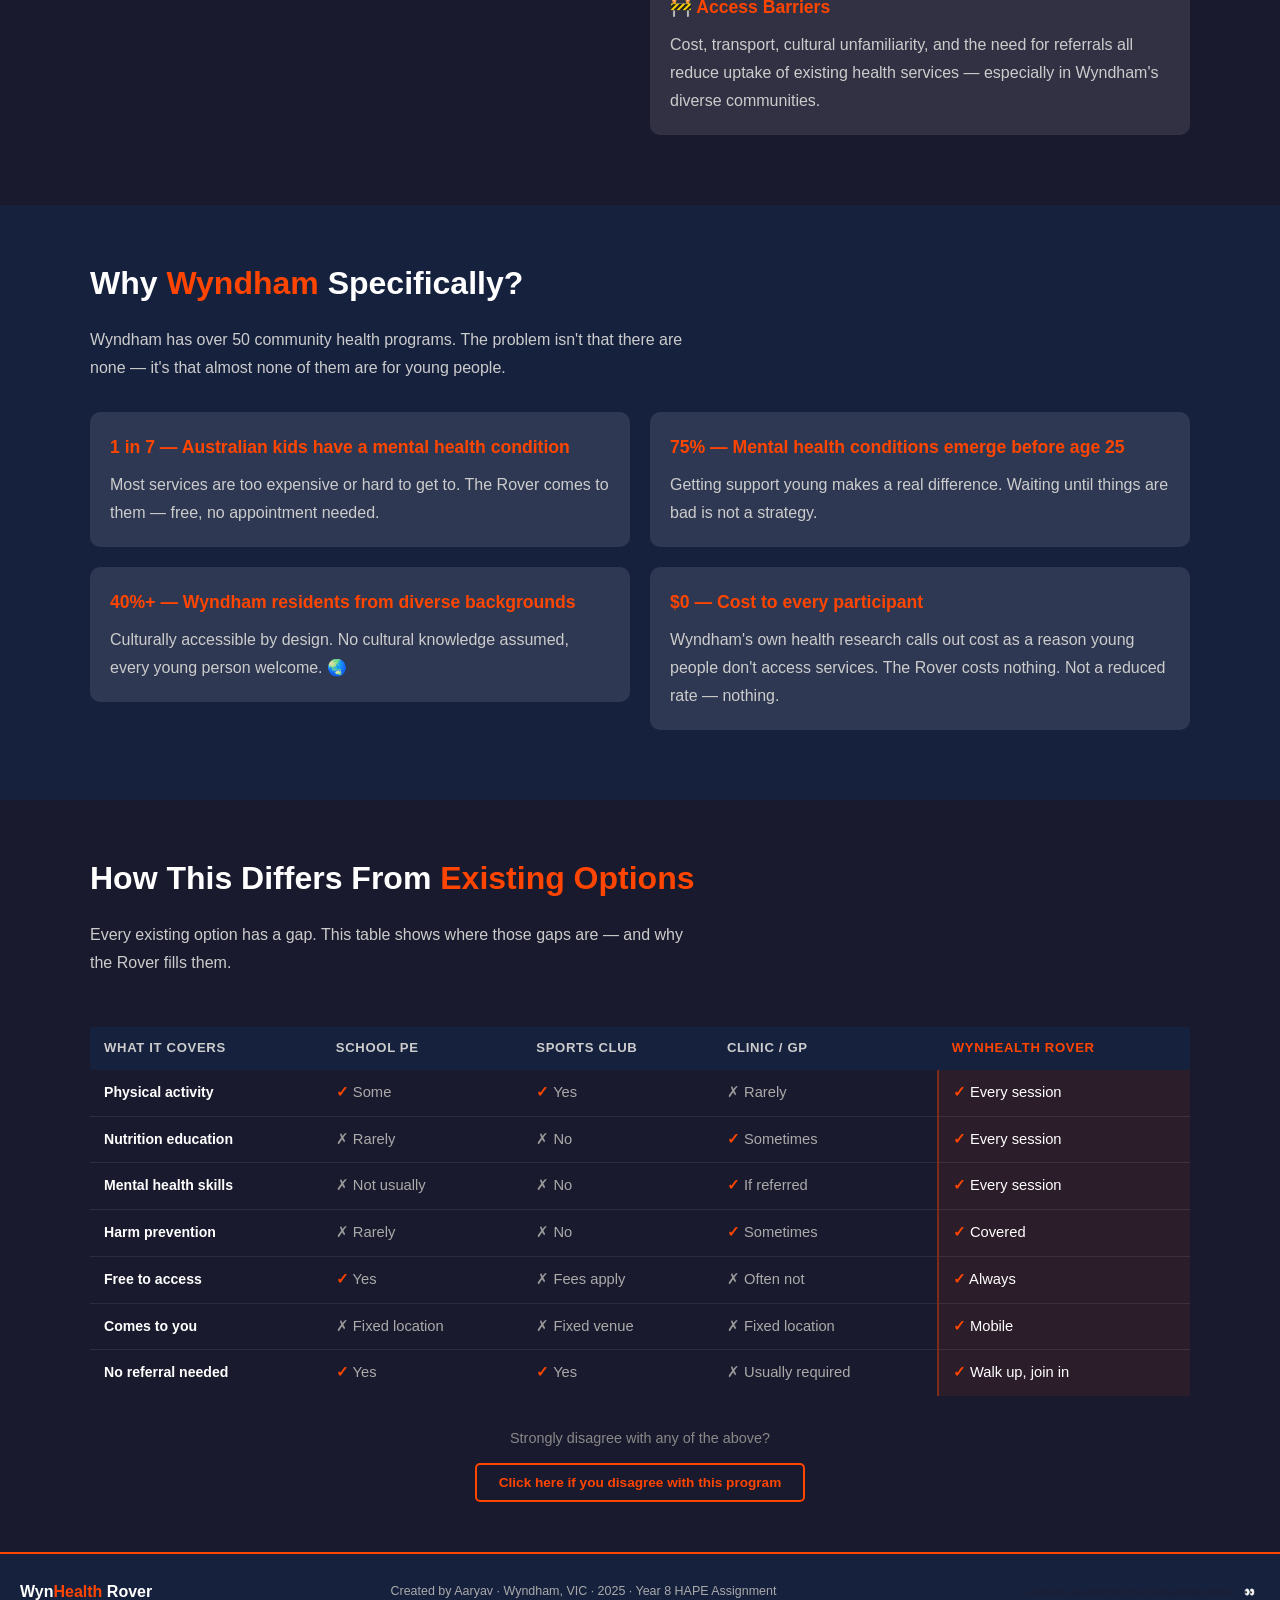
==== commit 0a28b312: "Add files via upload" ====
--- a/index.html
+++ b/index.html
@@ -1,164 +1,204 @@
-<!DOCTYPE html>
-<html lang="en">
-<head>
-  <meta charset="UTF-8">
-  <meta name="viewport" content="width=device-width, initial-scale=1.0">
-  <title>WynHealth Rover</title>
-  <link rel="stylesheet" href="style.css">
-</head>
-<body>
-<nav id="main-nav"></nav>
-<div id="clown-overlay"></div>
-
-<!-- HERO -->
-<section class="hero">
-  <div class="container">
-    <div style="font-size:0.78rem;color:#ff6b35;letter-spacing:2px;text-transform:uppercase;margin-bottom:10px;">🚐 Community Health Project · Wyndham, Victoria · 2025</div>
-    <h1>WYNHEALTH ROVER</h1>
-    <div class="tagline">A mobile health program built for young people in Wyndham.</div>
-    <p>Free. Comes to you. Covers movement, food, sleep, stress, screens and more, and it all happens in 35 minutes.<br>No appointments, fees, or excuses.<br><small style="color:#666;font-size:0.82rem;">(yes this is a school assignment. no, the van isn't real yet.)</small></p>
-    <div class="hero-btns">
-      <a href="program.html" class="btn">See the Program →</a>
-      <a href="guidelines.html" class="btn btn-outline">Guidelines &amp; Barriers</a>
-    </div>
-    <!-- JOIN BUTTON with animated arrows -->
-    <div class="join-btn-wrap">
-      <span class="join-arrows">▶▶▶</span>
-      <a href="join.html" class="btn-join">Join the Program</a>
-      <span class="join-arrows">◀◀◀</span>
-    </div>
-    <p style="color:#555;font-size:0.8rem;margin-top:4px;">(scroll down first. there's actual content here.)</p>
-  </div>
-</section>
-
-<!-- STATS -->
-<div id="stats" style="background:#16213e;padding:38px 24px;border-bottom:2px solid rgba(255,69,0,0.25);">
-  <div class="container">
-    <div class="stats-row">
-      <div class="stat-box fade">
-        <div class="stat-num" data-target="270000">0</div>
-        <div class="stat-label">Wyndham residents — one of Australia's fastest-growing areas</div>
-      </div>
-      <div class="stat-box fade">
-        <div class="stat-num" data-target="6">0</div>
-        <div class="stat-label">health topics per session — movement, food, sleep, stress, screens + more</div>
-      </div>
-      <div class="stat-box fade">
-        <div class="stat-num" data-target="35">0</div>
-        <div class="stat-label">minutes per session — shorter than your teacher's morning briefing</div>
-      </div>
-      <div class="stat-box fade">
-        <div class="stat-num" data-target="50">0</div>
-        <div class="stat-label">community programs in Wyndham — almost none are built for young people</div>
-      </div>
-      <div class="stat-box fade">
-        <div class="stat-num" data-target="100" data-post="%">0</div>
-        <div class="stat-label">free — no fees, no booking, no excuses</div>
-      </div>
-    </div>
-    <p style="color:#444;font-size:0.75rem;margin-top:8px;">💡 tip: try Alt+clicking a number. nothing weird will happen. probably.</p>
-  </div>
-</div>
-
-<!-- THE HEALTH ISSUE -->
-<section>
-  <div class="container">
-    <h2>The <span>Health Issue</span></h2>
-    <p class="section-sub">Real problems, documented in real reports. I didn't make this up — which honestly made the assignment much easier.</p>
-    <div class="grid-2">
-      <div>
-        <p style="color:#bbb;line-height:1.85;font-size:0.98rem;margin-bottom:14px;">Young people in Wyndham face a combination of health challenges that are well-documented but poorly addressed by existing services. Low physical activity, poor nutrition habits, and increasing stress and anxiety are identified in national and local health data — yet almost all community programs are built for adults, seniors, or families.</p>
-        <p style="color:#bbb;line-height:1.85;font-size:0.98rem;margin-bottom:14px;">Wyndham's own Municipal Public Health and Wellbeing Plan (2021–2025) acknowledges this gap. The 2024–2026 Community Health and Wellbeing Report specifically calls out the lack of youth-focused programs outside schools.</p>
-        <p style="color:#bbb;line-height:1.85;font-size:0.98rem;">The problem isn't just a shortage of programs — it's a shortage of programs that are free, mobile, and actually relevant to young people's lives. Most existing options are fixed-location, need a referral, or cost money. So this is the fix.</p>
-        <div class="quote-box fade" style="margin-top:18px;">
-          <p>"There is less visibility of youth-specific mental health initiatives outside of school settings. Expanding peer support for young people could address this gap."</p>
-          <cite>— Wyndham Community Health &amp; Wellbeing Report, 2024–2026</cite>
-        </div>
-      </div>
-      <div>
-        <div class="card fade">
-          <h3>🏃 Low Physical Activity</h3>
-          <p>Only 1 in 5 Australian teens meets the recommended 60 minutes of activity per day. Sedentary time has gone up since 2020. In case you needed more bad news.</p>
-        </div>
-        <div class="card fade">
-          <h3>🍔 Poor Nutrition Habits</h3>
-          <p>Most Australian teenagers consume way above the recommended daily intake of added sugar. The Rover's sugar detective activity exists specifically because of this statistic.</p>
-        </div>
-        <div class="card fade">
-          <h3>🧠 Youth Mental Health</h3>
-          <p>1 in 7 Australian kids experience a mental health condition. 75% of conditions emerge before age 25. Look to your left. Look to your right. Statistically, one of you is struggling. It's probably you.<br><small style="color:#555;font-style:italic;">— this is a joke. but the statistic is real.</small></p>
-        </div>
-        <div class="card fade">
-          <h3>🚧 Access Barriers</h3>
-          <p>Cost, transport, cultural unfamiliarity, and needing a referral all reduce uptake. Especially in Wyndham's diverse communities. The Rover removes all of these at once.</p>
-        </div>
-      </div>
-    </div>
-  </div>
-</section>
-
-<!-- WHY WYNDHAM -->
-<section style="background:#16213e;">
-  <div class="container">
-    <h2>Why <span>Wyndham?</span></h2>
-    <p class="section-sub">I chose Wyndham because it was meant to be here. It's where the Rover is needed most.</p>
-    <div class="grid-2">
-      <div>
-        <div class="card fade">
-          <h3>1 in 7 — Australian kids have a mental health condition</h3>
-          <p>Most services are too expensive or hard to get to. The Rover comes to them. Free, no appointment needed.</p>
-        </div>
-        <div class="card fade">
-          <h3>40%+ — Wyndham residents from diverse backgrounds</h3>
-          <p>Culturally accessible by design. No cultural knowledge assumed, every young person welcome. 🌏</p>
-        </div>
-      </div>
-      <div>
-        <div class="card fade">
-          <h3>75% — Mental health conditions emerge before age 25</h3>
-          <p>Getting support young makes a real difference. Waiting until things are bad is not a strategy.</p>
-        </div>
-        <div class="card fade">
-          <h3>$0 — Cost to every participant</h3>
-          <p>Wyndham's own health research calls out cost as a reason young people don't access services. The Rover costs nothing. Not a reduced rate. Nothing.</p>
-        </div>
-      </div>
-    </div>
-  </div>
-</section>
-
-<!-- COMPARISON TABLE -->
-<section>
-  <div class="container">
-    <h2>How This Differs From <span>Existing Options</span></h2>
-    <p class="section-sub">Every existing option has a gap. This table shows where those gaps are — and why the Rover fills them. Your HAPE teacher will appreciate this table. Probably.</p>
-    <div style="overflow-x:auto;">
-      <table class="compare-table fade">
-        <thead>
-          <tr>
-            <th>What it covers</th><th>School PE</th><th>Sports Club</th><th>Clinic / GP</th><th class="hl">WynHealth Rover</th>
-          </tr>
-        </thead>
-        <tbody>
-          <tr><td class="row-label">Physical activity</td><td><span class="y">✓</span> Some</td><td><span class="y">✓</span> Yes</td><td><span class="n">✗</span> Rarely</td><td class="rover"><span class="y">✓</span> Every session</td></tr>
-          <tr><td class="row-label">Nutrition education</td><td><span class="n">✗</span> Rarely</td><td><span class="n">✗</span> No</td><td><span class="y">✓</span> Sometimes</td><td class="rover"><span class="y">✓</span> Every session</td></tr>
-          <tr><td class="row-label">Mental health skills</td><td><span class="n">✗</span> Not usually</td><td><span class="n">✗</span> No</td><td><span class="y">✓</span> If referred</td><td class="rover"><span class="y">✓</span> Every session</td></tr>
-          <tr><td class="row-label">Harm prevention</td><td><span class="n">✗</span> Rarely</td><td><span class="n">✗</span> No</td><td><span class="y">✓</span> Sometimes</td><td class="rover"><span class="y">✓</span> Covered</td></tr>
-          <tr><td class="row-label">Free to access</td><td><span class="y">✓</span> Yes</td><td><span class="n">✗</span> Fees apply</td><td><span class="n">✗</span> Often not</td><td class="rover"><span class="y">✓</span> Always</td></tr>
-          <tr><td class="row-label">Comes to you</td><td><span class="n">✗</span> Fixed location</td><td><span class="n">✗</span> Fixed venue</td><td><span class="n">✗</span> Fixed location</td><td class="rover"><span class="y">✓</span> Mobile 🚐</td></tr>
-          <tr><td class="row-label">No referral needed</td><td><span class="y">✓</span> Yes</td><td><span class="y">✓</span> Yes</td><td><span class="n">✗</span> Usually required</td><td class="rover"><span class="y">✓</span> Walk up, join in</td></tr>
-        </tbody>
-      </table>
-    </div>
-    <div style="margin-top:24px;text-align:center;">
-      <p style="color:#666;font-size:0.9rem;margin-bottom:10px;">strongly disagree with any of the above?</p>
-      <button class="btn btn-outline disagree-btn" style="font-size:0.88rem;">click here if you disagree with this program</button>
-    </div>
-  </div>
-</section>
-
-<footer id="main-footer"></footer>
-<script>window.currentPage = 'index.html';</script>
-<script src="shared.js"></script>
-</body>
-</html>
+<!DOCTYPE html>
+<html lang="en">
+<head>
+  <meta charset="UTF-8">
+  <meta name="viewport" content="width=device-width, initial-scale=1.0">
+  <title>WynHealth Rover</title>
+  <link rel="stylesheet" href="style.css">
+</head>
+<body>
+
+<nav id="main-nav"></nav>
+<div id="clown-overlay"></div>
+
+<!-- HERO -->
+<section class="hero">
+  <div class="container">
+    <div style="font-size:0.9rem;color:#ff4500;letter-spacing:2px;text-transform:uppercase;margin-bottom:10px;">🚐 Community Health Project · Wyndham, Victoria · 2025</div>
+    <h1>WYNHEALTH ROVER</h1>
+    <div class="tagline">A mobile health program built for young people in Wyndham.</div>
+    <p>Free. Comes to you. Covers movement, food, sleep, stress, screens and more — all in 35 minutes. No appointments, no fees, no excuses.</p>
+    <div class="hero-btns">
+      <a href="program.html" class="btn">See the Program →</a>
+      <a href="guidelines.html" class="btn btn-outline">Guidelines & Barriers</a>
+    </div>
+  </div>
+</section>
+
+<!-- STATS -->
+<div id="stats" style="background:#16213e;padding:40px 20px;border-top:2px solid #ff4500;border-bottom:2px solid rgba(255,69,0,0.3);">
+  <div class="container">
+    <div class="stats-row">
+      <div class="stat-box fade">
+        <div class="stat-num" data-target="270000">0</div>
+        <div class="stat-label">Wyndham residents — one of Australia's fastest-growing areas</div>
+      </div>
+      <div class="stat-box fade">
+        <div class="stat-num" data-target="6">0</div>
+        <div class="stat-label">health topics covered every session — movement, food, sleep, stress, screens + more</div>
+      </div>
+      <div class="stat-box fade">
+        <div class="stat-num" data-target="35">0</div>
+        <div class="stat-label">minutes per session — shorter than your teacher's morning briefing</div>
+      </div>
+      <div class="stat-box fade">
+        <div class="stat-num" data-target="50">0</div>
+        <div class="stat-label">community programs in Wyndham — almost none are built for young people</div>
+      </div>
+      <div class="stat-box fade">
+        <div class="stat-num" data-target="100" data-post="%">0</div>
+        <div class="stat-label">free — no fees, no booking, just show up</div>
+      </div>
+    </div>
+  </div>
+</div>
+
+<!-- THE HEALTH ISSUE -->
+<section>
+  <div class="container">
+    <h2>The <span>Health Issue</span></h2>
+    <p class="section-sub">This isn't made up. These are real, documented problems affecting real young people in Wyndham specifically.</p>
+    <div class="grid-2">
+      <div>
+        <p style="color:#ccc;line-height:1.9;font-size:0.97rem;margin-bottom:14px;">
+          Young people in Wyndham face a combination of health challenges that are well-documented but
+          poorly addressed by existing services. Low physical activity, poor nutrition habits,
+          and increasing rates of stress and anxiety are consistently identified in national and local health data —
+          yet almost all the community programs are built for adults, seniors, or families.
+        </p>
+        <p style="color:#ccc;line-height:1.9;font-size:0.97rem;margin-bottom:14px;">
+          Wyndham's own Municipal Public Health and Wellbeing Plan (2021–2025) acknowledges this gap.
+          The 2024–2026 Community Health and Wellbeing Report specifically calls out the lack of
+          youth-focused mental health programs outside of schools.
+        </p>
+        <p style="color:#ccc;line-height:1.9;font-size:0.97rem;">
+          The problem isn't just a shortage of programs — it's a shortage of programs that are
+          free, mobile, culturally accessible, and actually relevant to young people's lives.
+        </p>
+        <div class="quote-box fade" style="margin-top:20px;">
+          <p>"There is less visibility of youth-specific mental health initiatives outside of school settings. Expanding peer support for young people could address this gap."</p>
+          <cite>— Wyndham Community Health &amp; Wellbeing Report, 2024–2026</cite>
+        </div>
+      </div>
+      <div>
+        <div class="card fade">
+          <h3>🏃 Low Physical Activity</h3>
+          <p>Only 1 in 5 Australian teens meets the recommended 60 minutes of moderate-vigorous activity per day. Sedentary time has gone up significantly since 2020.</p>
+        </div>
+        <div class="card fade">
+          <h3>🍔 Poor Nutrition Habits</h3>
+          <p>Most Australian teenagers consume well above the recommended daily intake of added sugar, and fall short on fruit, vegetables, and fibre.</p>
+        </div>
+        <div class="card fade">
+          <h3>🧠 Youth Mental Health</h3>
+          <p>1 in 7 Australian kids experience a mental health condition. Most conditions emerge before age 25 — making early community-level support genuinely important.
+          <br><small style="color:#aaa;font-style:italic;">Statistically, look to your left and right. One of you is struggling. Probably you.</small></p>
+        </div>
+        <div class="card fade">
+          <h3>🚧 Access Barriers</h3>
+          <p>Cost, transport, cultural unfamiliarity, and the need for referrals all reduce uptake of existing health services — especially in Wyndham's diverse communities.</p>
+        </div>
+      </div>
+    </div>
+  </div>
+</section>
+
+<!-- WHY WYNDHAM -->
+<section style="background:#16213e;">
+  <div class="container">
+    <h2>Why <span>Wyndham</span> Specifically?</h2>
+    <p class="section-sub">Wyndham has over 50 community health programs. The problem isn't that there are none — it's that almost none of them are for young people.</p>
+    <div class="grid-2">
+      <div>
+        <div class="card fade">
+          <h3>1 in 7 — Australian kids have a mental health condition</h3>
+          <p>Most services are too expensive or hard to get to. The Rover comes to them — free, no appointment needed.</p>
+        </div>
+        <div class="card fade">
+          <h3>40%+ — Wyndham residents from diverse backgrounds</h3>
+          <p>Culturally accessible by design. No cultural knowledge assumed, every young person welcome. 🌏</p>
+        </div>
+      </div>
+      <div>
+        <div class="card fade">
+          <h3>75% — Mental health conditions emerge before age 25</h3>
+          <p>Getting support young makes a real difference. Waiting until things are bad is not a strategy.</p>
+        </div>
+        <div class="card fade">
+          <h3>$0 — Cost to every participant</h3>
+          <p>Wyndham's own health research calls out cost as a reason young people don't access services. The Rover costs nothing. Not a reduced rate — nothing.</p>
+        </div>
+      </div>
+    </div>
+  </div>
+</section>
+
+<!-- COMPARISON TABLE -->
+<section>
+  <div class="container">
+    <h2>How This Differs From <span>Existing Options</span></h2>
+    <p class="section-sub">Every existing option has a gap. This table shows where those gaps are — and why the Rover fills them.</p>
+    <div style="overflow-x:auto;">
+      <table class="compare-table fade">
+        <thead>
+          <tr>
+            <th>What it covers</th>
+            <th>School PE</th>
+            <th>Sports Club</th>
+            <th>Clinic / GP</th>
+            <th class="hl">WynHealth Rover</th>
+          </tr>
+        </thead>
+        <tbody>
+          <tr>
+            <td class="row-label">Physical activity</td>
+            <td><span class="y">✓</span> Some</td><td><span class="y">✓</span> Yes</td><td><span class="n">✗</span> Rarely</td>
+            <td class="rover"><span class="y">✓</span> Every session</td>
+          </tr>
+          <tr>
+            <td class="row-label">Nutrition education</td>
+            <td><span class="n">✗</span> Rarely</td><td><span class="n">✗</span> No</td><td><span class="y">✓</span> Sometimes</td>
+            <td class="rover"><span class="y">✓</span> Every session</td>
+          </tr>
+          <tr>
+            <td class="row-label">Mental health skills</td>
+            <td><span class="n">✗</span> Not usually</td><td><span class="n">✗</span> No</td><td><span class="y">✓</span> If referred</td>
+            <td class="rover"><span class="y">✓</span> Every session</td>
+          </tr>
+          <tr>
+            <td class="row-label">Harm prevention</td>
+            <td><span class="n">✗</span> Rarely</td><td><span class="n">✗</span> No</td><td><span class="y">✓</span> Sometimes</td>
+            <td class="rover"><span class="y">✓</span> Covered</td>
+          </tr>
+          <tr>
+            <td class="row-label">Free to access</td>
+            <td><span class="y">✓</span> Yes</td><td><span class="n">✗</span> Fees apply</td><td><span class="n">✗</span> Often not</td>
+            <td class="rover"><span class="y">✓</span> Always</td>
+          </tr>
+          <tr>
+            <td class="row-label">Comes to you</td>
+            <td><span class="n">✗</span> Fixed location</td><td><span class="n">✗</span> Fixed venue</td><td><span class="n">✗</span> Fixed location</td>
+            <td class="rover"><span class="y">✓</span> Mobile</td>
+          </tr>
+          <tr>
+            <td class="row-label">No referral needed</td>
+            <td><span class="y">✓</span> Yes</td><td><span class="y">✓</span> Yes</td><td><span class="n">✗</span> Usually required</td>
+            <td class="rover"><span class="y">✓</span> Walk up, join in</td>
+          </tr>
+        </tbody>
+      </table>
+    </div>
+
+    <div style="margin-top:30px;text-align:center;">
+      <p style="color:#888;font-size:0.9rem;margin-bottom:12px;">Strongly disagree with any of the above?</p>
+      <button class="btn btn-outline disagree-btn" style="font-size:0.85rem;">Click here if you disagree with this program</button>
+    </div>
+  </div>
+</section>
+
+<footer id="main-footer"></footer>
+
+<script>window.currentPage = 'index.html';</script>
+<script src="shared.js"></script>
+</body>
+</html>
--- a/style.css
+++ b/style.css
@@ -1,329 +1,339 @@
-* { margin: 0; padding: 0; box-sizing: border-box; }
-html { scroll-behavior: smooth; }
-
-body {
-  font-family: Arial, sans-serif;
-  background: #1a1a2e;
-  color: #f0f0f0;
-  line-height: 1.7;
-  font-size: 16px;
-  overflow-x: hidden;
-}
-
-/* NAV */
-nav {
-  background: #16213e;
-  padding: 14px 24px;
-  display: flex;
-  align-items: center;
-  justify-content: space-between;
-  border-bottom: 3px solid #ff4500;
-  position: sticky;
-  top: 0;
-  z-index: 100;
-}
-.nav-logo {
-  font-size: 1.2rem;
-  font-weight: bold;
-  color: white;
-  text-decoration: none;
-}
-.nav-logo span { color: #ff4500; }
-nav ul { display: flex; gap: 1.2rem; list-style: none; flex-wrap: wrap; }
-nav ul a {
-  color: #ccc;
-  text-decoration: none;
-  font-size: 0.92rem;
-  padding: 4px 2px;
-  transition: color 0.2s;
-}
-nav ul a:hover, nav ul a.active { color: #ff4500; }
-
-section { padding: 52px 24px; }
-.container { max-width: 1100px; margin: 0 auto; }
-
-h2 { font-size: 1.9rem; font-weight: bold; margin-bottom: 12px; color: white; }
-h2 span { color: #ff4500; }
-h3 { font-size: 1.1rem; }
-
-.section-sub {
-  color: #bbb;
-  margin-bottom: 28px;
-  font-size: 1rem;
-  max-width: 620px;
-  line-height: 1.75;
-}
-
-/* CARDS */
-.card {
-  background: rgba(255,255,255,0.08);
-  padding: 20px 22px;
-  border-radius: 10px;
-  margin-bottom: 18px;
-}
-.card h3 { color: #ff4500; margin-bottom: 8px; }
-.card p { color: #ccc; font-size: 0.97rem; line-height: 1.75; }
-
-/* GRIDS */
-.grid-2 { display: grid; grid-template-columns: repeat(auto-fit, minmax(290px, 1fr)); gap: 18px; }
-.grid-3 { display: grid; grid-template-columns: repeat(auto-fit, minmax(250px, 1fr)); gap: 18px; }
-
-/* BUTTONS */
-.btn {
-  display: inline-block;
-  padding: 11px 24px;
-  background: #ff4500;
-  color: white;
-  font-weight: bold;
-  border-radius: 6px;
-  text-decoration: none;
-  border: none;
-  cursor: pointer;
-  font-size: 1rem;
-  transition: background 0.2s, transform 0.15s;
-}
-.btn:hover { background: #ff6b35; transform: scale(1.03); }
-.btn:active { transform: scale(0.97); }
-.btn-outline {
-  background: transparent;
-  border: 2px solid #ff4500;
-  color: #ff4500;
-}
-.btn-outline:hover { background: #ff4500; color: white; }
-
-/* JOIN BUTTON — big, arrowed, hard to miss */
-.join-btn-wrap {
-  display: flex;
-  align-items: center;
-  gap: 10px;
-  margin: 28px 0 8px;
-}
-.join-arrows {
-  font-size: 1.4rem;
-  color: #ff4500;
-  animation: point-pulse 1s infinite alternate;
-}
-@keyframes point-pulse {
-  from { transform: translateX(0); opacity: 0.6; }
-  to   { transform: translateX(5px); opacity: 1; }
-}
-.btn-join {
-  background: #ff4500;
-  color: white;
-  font-weight: bold;
-  border-radius: 6px;
-  text-decoration: none;
-  border: none;
-  cursor: pointer;
-  font-size: 1.05rem;
-  padding: 13px 28px;
-  transition: background 0.2s, transform 0.15s;
-  display: inline-block;
-}
-.btn-join:hover { background: #ff6b35; transform: scale(1.04); }
-
-/* STATS */
-.stats-row {
-  display: grid;
-  grid-template-columns: repeat(auto-fit, minmax(160px, 1fr));
-  gap: 14px;
-  margin: 28px 0;
-}
-.stat-box {
-  background: rgba(255,255,255,0.08);
-  border-radius: 10px;
-  padding: 20px 14px;
-  text-align: center;
-}
-.stat-num {
-  font-size: 2.1rem;
-  font-weight: bold;
-  color: #ff4500;
-  line-height: 1;
-  margin-bottom: 6px;
-}
-.stat-label { font-size: 0.9rem; color: #bbb; line-height: 1.5; }
-
-/* HERO */
-.hero {
-  background: #16213e;
-  padding: 70px 24px 52px;
-  text-align: center;
-}
-.hero h1 { font-size: 2.8rem; font-weight: bold; color: #ff4500; letter-spacing: 2px; margin-bottom: 10px; }
-.hero .tagline { font-size: 1.25rem; color: #ff6b35; margin-bottom: 14px; }
-.hero p { color: #bbb; font-size: 1rem; margin-bottom: 24px; max-width: 560px; margin-left: auto; margin-right: auto; line-height: 1.8; }
-.hero-btns { display: flex; gap: 12px; justify-content: center; flex-wrap: wrap; align-items: center; }
-
-/* TABLE */
-.compare-table { width: 100%; border-collapse: collapse; margin-top: 18px; font-size: 0.95rem; }
-.compare-table th {
-  background: #16213e;
-  color: #bbb;
-  padding: 10px 14px;
-  text-align: left;
-  font-size: 0.82rem;
-  text-transform: uppercase;
-  letter-spacing: 0.05em;
-}
-.compare-table th.hl { color: #ff4500; }
-.compare-table td { padding: 10px 14px; border-bottom: 1px solid rgba(255,255,255,0.07); color: #888; vertical-align: top; font-size: 0.93rem; }
-.compare-table td.row-label { color: white; font-weight: bold; }
-.compare-table td.rover { color: white; background: rgba(255,69,0,0.08); border-left: 2px solid rgba(255,69,0,0.4); }
-.compare-table tr:last-child td { border-bottom: none; }
-.y { color: #ff4500; font-weight: bold; }
-.n { color: #555; }
-
-/* FLOW */
-.flow-steps { display: flex; flex-direction: column; max-width: 700px; }
-.flow-item { display: flex; gap: 16px; align-items: stretch; }
-.flow-left { display: flex; flex-direction: column; align-items: center; width: 32px; flex-shrink: 0; }
-.flow-circle {
-  width: 32px; height: 32px; border-radius: 50%;
-  background: #ff4500;
-  display: flex; align-items: center; justify-content: center;
-  font-weight: bold; font-size: 0.85rem; color: white; flex-shrink: 0;
-}
-.flow-line { width: 2px; flex: 1; background: rgba(255,255,255,0.12); margin: 4px 0; min-height: 12px; }
-.flow-item:last-child .flow-line { display: none; }
-.flow-content {
-  background: rgba(255,255,255,0.08);
-  border-radius: 10px;
-  padding: 14px 18px;
-  margin-bottom: 10px;
-  flex: 1;
-}
-.flow-time {
-  display: inline-block;
-  background: rgba(255,69,0,0.2);
-  color: #ff6b35;
-  font-size: 0.78rem;
-  padding: 2px 9px;
-  border-radius: 99px;
-  margin-right: 8px;
-  font-weight: bold;
-}
-.flow-content strong { font-size: 0.97rem; }
-.flow-content p { font-size: 0.92rem; color: #bbb; margin-top: 5px; line-height: 1.65; }
-.flow-why { margin-top: 6px; font-size: 0.82rem; color: #666; font-style: italic; }
-.flow-why span { color: #ff6b35; }
-
-/* QUOTE */
-.quote-box {
-  background: rgba(255,255,255,0.05);
-  border-left: 4px solid #ff4500;
-  padding: 16px 20px;
-  border-radius: 0 8px 8px 0;
-  margin: 20px 0;
-}
-.quote-box p { font-style: italic; color: #ccc; font-size: 0.97rem; margin-bottom: 8px; }
-.quote-box cite { font-size: 0.78rem; color: #ff6b35; }
-
-/* PILL TAGS */
-.pill-wrap { display: flex; flex-wrap: wrap; gap: 10px; margin-top: 18px; }
-.pill { background: rgba(255,255,255,0.08); border-radius: 8px; padding: 6px 14px; font-size: 0.88rem; color: #ccc; }
-
-/* GUIDELINE CARD */
-.guideline-card {
-  background: rgba(255,255,255,0.08);
-  border-radius: 10px;
-  padding: 20px;
-  margin-bottom: 14px;
-}
-.guideline-card h3 { color: #ff4500; margin-bottom: 6px; }
-.guideline-card .rec { font-size: 1.45rem; font-weight: bold; color: white; margin: 8px 0; }
-.guideline-card p { color: #bbb; font-size: 0.95rem; line-height: 1.7; }
-.guideline-card .rover-link {
-  margin-top: 10px; font-size: 0.88rem; color: #ff7744;
-  background: rgba(255,69,0,0.1); padding: 6px 12px; border-radius: 6px; display: inline-block;
-}
-
-/* BARRIER CARDS */
-.barrier-item {
-  background: rgba(255,255,255,0.06);
-  border-radius: 10px;
-  margin-bottom: 12px;
-  overflow: hidden;
-  display: grid;
-  grid-template-columns: 1fr 1fr;
-}
-.barrier-left { padding: 16px 20px; }
-.barrier-left h4 { font-size: 0.97rem; margin-bottom: 5px; color: white; }
-.barrier-left p { font-size: 0.9rem; color: #888; line-height: 1.65; }
-.barrier-right {
-  background: rgba(255,69,0,0.08);
-  border-left: 2px solid rgba(255,69,0,0.3);
-  padding: 16px 20px;
-}
-.barrier-right .resp-label { font-size: 0.68rem; color: #ff4500; text-transform: uppercase; letter-spacing: 0.1em; margin-bottom: 4px; }
-.barrier-right p { font-size: 0.9rem; color: #bbb; line-height: 1.65; }
-
-/* DIM CARDS */
-.dim-card { background: rgba(255,255,255,0.08); border-radius: 10px; padding: 20px; border-top: 3px solid #ff4500; }
-.dim-card .dim-icon { font-size: 1.8rem; margin-bottom: 8px; }
-.dim-card h3 { color: white; margin-bottom: 6px; }
-.dim-card p { color: #bbb; font-size: 0.93rem; line-height: 1.7; }
-.dim-card .dim-link { margin-top: 10px; font-size: 0.85rem; color: #ff7744; line-height: 1.6; }
-
-/* SOURCE ITEMS */
-.source-item {
-  background: rgba(255,255,255,0.06);
-  border-radius: 8px;
-  padding: 16px 20px;
-  margin-bottom: 12px;
-  border-left: 3px solid #ff4500;
-}
-.source-item h4 { color: #ff4500; font-size: 0.92rem; margin-bottom: 4px; }
-.source-item p { color: #bbb; font-size: 0.88rem; line-height: 1.6; }
-.source-item a { color: #ff7744; font-size: 0.82rem; }
-.fake-source { border-left-color: #444; opacity: 0.55; }
-.fake-source h4 { color: #666; }
-
-/* ABOUT PAGE */
-.about-card {
-  background: rgba(255,255,255,0.07);
-  border-radius: 10px;
-  padding: 22px 26px;
-  margin-bottom: 16px;
-  border-left: 3px solid #ff4500;
-}
-.about-card p { color: #ccc; font-size: 1rem; line-height: 1.85; }
-.about-card p em { color: white; font-style: normal; font-weight: bold; }
-
-/* FOOTER */
-footer {
-  background: #16213e;
-  padding: 22px 24px;
-  display: flex;
-  align-items: center;
-  justify-content: space-between;
-  flex-wrap: wrap;
-  gap: 10px;
-  border-top: 3px solid #ff4500;
-}
-.footer-logo { font-size: 1rem; font-weight: bold; }
-.footer-logo span { color: #ff4500; }
-footer p { font-size: 0.82rem; color: #555; }
-.footer-secret { font-size: 0.52rem; color: #1e1e30; cursor: default; }
-.footer-secret:hover { color: #444; }
-
-/* CLOWNFACE OVERLAY */
-#clown-overlay { display: none; position: fixed; inset: 0; z-index: 9999; pointer-events: none; overflow: hidden; }
-.clown-emoji { position: absolute; font-size: 50px; animation: clown-flash 0.5s infinite alternate; }
-@keyframes clown-flash { 0% { opacity: 1; } 100% { opacity: 0; } }
-
-/* FADE */
-.fade { opacity: 0; transform: translateY(16px); transition: opacity 0.45s ease, transform 0.45s ease; }
-.fade.show { opacity: 1; transform: translateY(0); }
-
-@media (max-width: 700px) {
-  nav { padding: 10px 14px; }
-  nav ul { gap: 0.7rem; }
-  nav ul a { font-size: 0.8rem; }
-  .hero h1 { font-size: 2rem; }
-  section { padding: 36px 16px; }
-  .barrier-item { grid-template-columns: 1fr; }
-  .barrier-right { border-left: none; border-top: 2px solid rgba(255,69,0,0.3); }
-  footer { flex-direction: column; text-align: center; }
-  h2 { font-size: 1.6rem; }
-}
+* { margin: 0; padding: 0; box-sizing: border-box; }
+html { scroll-behavior: smooth; }
+
+body {
+  font-family: Arial, sans-serif;
+  background: #1a1a2e;
+  color: white;
+  line-height: 1.75;
+  overflow-x: hidden;
+}
+
+/* NAV */
+nav {
+  background: #16213e;
+  padding: 1rem 2rem;
+  display: flex;
+  align-items: center;
+  justify-content: space-between;
+  border-bottom: 2px solid #ff4500;
+  position: sticky;
+  top: 0;
+  z-index: 100;
+}
+.nav-logo {
+  font-size: 1.3rem;
+  font-weight: bold;
+  color: white;
+  text-decoration: none;
+  letter-spacing: 1px;
+}
+.nav-logo span { color: #ff4500; }
+nav ul { display: flex; gap: 1.5rem; list-style: none; flex-wrap: wrap; }
+nav ul a {
+  color: #ccc;
+  text-decoration: none;
+  font-size: 0.9rem;
+  transition: color 0.2s;
+}
+nav ul a:hover, nav ul a.active { color: #ff4500; }
+
+/* GENERAL */
+section { padding: 50px 20px; }
+.container { max-width: 1100px; margin: 0 auto; }
+
+h2 {
+  font-size: 2rem;
+  font-weight: bold;
+  margin-bottom: 15px;
+  color: white;
+}
+h2 span { color: #ff4500; }
+
+.section-sub {
+  color: #ccc;
+  margin-bottom: 30px;
+  font-size: 1rem;
+  max-width: 600px;
+}
+
+/* CARDS */
+.card {
+  background: rgba(255,255,255,0.1);
+  padding: 20px;
+  border-radius: 10px;
+  margin-bottom: 20px;
+}
+.card h3 { color: #ff4500; margin-bottom: 8px; font-size: 1.1rem; }
+.card p { color: #ccc; font-size: 1rem; }
+
+/* GRID */
+.grid-2 { display: grid; grid-template-columns: repeat(auto-fit, minmax(280px, 1fr)); gap: 20px; }
+.grid-3 { display: grid; grid-template-columns: repeat(auto-fit, minmax(240px, 1fr)); gap: 20px; }
+
+/* BUTTONS */
+.btn {
+  display: inline-block;
+  padding: 10px 22px;
+  background: #ff4500;
+  color: white;
+  font-weight: bold;
+  border-radius: 5px;
+  text-decoration: none;
+  transition: background 0.2s, transform 0.2s;
+  border: none;
+  cursor: pointer;
+  font-size: 1rem;
+}
+.btn:hover { background: #ff6b35; transform: scale(1.04); }
+.btn:active { transform: scale(0.97); }
+.btn-outline {
+  background: transparent;
+  border: 2px solid #ff4500;
+  color: #ff4500;
+}
+.btn-outline:hover { background: #ff4500; color: white; }
+
+/* STATS */
+.stats-row {
+  display: grid;
+  grid-template-columns: repeat(auto-fit, minmax(160px, 1fr));
+  gap: 15px;
+  margin: 30px 0;
+}
+.stat-box {
+  background: rgba(255,255,255,0.1);
+  border-radius: 10px;
+  padding: 20px 15px;
+  text-align: center;
+}
+.stat-num {
+  font-size: 2.2rem;
+  font-weight: bold;
+  color: #ff4500;
+  line-height: 1;
+  margin-bottom: 6px;
+}
+.stat-label { font-size: 0.85rem; color: #ccc; line-height: 1.4; }
+.stat-footnote {
+  font-size: 0.72rem;
+  color: #bbb;
+  margin-top: 5px;
+  font-style: italic;
+}
+
+/* HERO */
+.hero {
+  background: #16213e;
+  padding: 70px 20px 50px;
+  text-align: center;
+}
+.hero h1 {
+  font-size: 3rem;
+  font-weight: bold;
+  color: #ff4500;
+  letter-spacing: 3px;
+  margin-bottom: 10px;
+}
+.hero .tagline {
+  font-size: 1.4rem;
+  color: #ff4500;
+  margin-bottom: 15px;
+}
+.hero p { color: #ccc; font-size: 1rem; margin-bottom: 25px; max-width: 560px; margin-left: auto; margin-right: auto; }
+.hero-btns { display: flex; gap: 12px; justify-content: center; flex-wrap: wrap; }
+
+/* TABLE */
+.compare-table { width: 100%; border-collapse: collapse; margin-top: 20px; font-size: 0.92rem; }
+.compare-table th {
+  background: #16213e;
+  color: #ccc;
+  padding: 10px 14px;
+  text-align: left;
+  font-size: 0.82rem;
+  text-transform: uppercase;
+  letter-spacing: 0.05em;
+}
+.compare-table th.hl { color: #ff4500; }
+.compare-table td { padding: 10px 14px; border-bottom: 1px solid rgba(255,255,255,0.08); color: #aaa; vertical-align: top; }
+.compare-table td.row-label { color: white; font-weight: bold; font-size: 0.88rem; }
+.compare-table td.rover { color: white; background: rgba(255,69,0,0.08); border-left: 2px solid rgba(255,69,0,0.4); }
+.compare-table tr:last-child td { border-bottom: none; }
+.y { color: #ff4500; font-weight: bold; }
+.n { color: #999; }
+
+/* FLOW TIMELINE */
+.flow-steps { display: flex; flex-direction: column; max-width: 680px; }
+.flow-item { display: flex; gap: 16px; align-items: stretch; }
+.flow-left { display: flex; flex-direction: column; align-items: center; width: 32px; flex-shrink: 0; }
+.flow-circle {
+  width: 32px; height: 32px; border-radius: 50%;
+  background: #ff4500;
+  display: flex; align-items: center; justify-content: center;
+  font-weight: bold; font-size: 0.8rem; color: white; flex-shrink: 0;
+}
+.flow-line { width: 2px; flex: 1; background: rgba(255,255,255,0.15); margin: 4px 0; min-height: 12px; }
+.flow-item:last-child .flow-line { display: none; }
+.flow-content {
+  background: rgba(255,255,255,0.1);
+  border-radius: 10px;
+  padding: 14px 18px;
+  margin-bottom: 10px;
+  flex: 1;
+}
+.flow-time {
+  display: inline-block;
+  background: rgba(255,69,0,0.2);
+  color: #ff4500;
+  font-size: 0.75rem;
+  padding: 2px 8px;
+  border-radius: 99px;
+  margin-right: 8px;
+  font-weight: bold;
+}
+.flow-content strong { font-size: 0.95rem; }
+.flow-content p { font-size: 0.88rem; color: #ccc; margin-top: 5px; }
+.flow-why { margin-top: 6px; font-size: 0.78rem; color: #aaa; font-style: italic; }
+.flow-why span { color: #ff4500; }
+
+/* QUOTE */
+.quote-box {
+  background: rgba(255,255,255,0.07);
+  border-left: 4px solid #ff4500;
+  padding: 16px 20px;
+  border-radius: 0 8px 8px 0;
+  margin: 20px 0;
+}
+.quote-box p { font-style: italic; color: #ccc; font-size: 0.95rem; margin-bottom: 8px; }
+.quote-box cite { font-size: 0.75rem; color: #ff4500; }
+
+/* PILL TAGS */
+.pill-wrap { display: flex; flex-wrap: wrap; gap: 10px; margin-top: 20px; }
+.pill {
+  background: rgba(255,255,255,0.1);
+  border-radius: 8px;
+  padding: 6px 14px;
+  font-size: 0.85rem;
+  color: #ccc;
+}
+
+/* FOOTER */
+footer {
+  background: #16213e;
+  padding: 24px 20px;
+  display: flex;
+  align-items: center;
+  justify-content: space-between;
+  flex-wrap: wrap;
+  gap: 10px;
+  border-top: 2px solid #ff4500;
+}
+.footer-logo { font-size: 1rem; font-weight: bold; }
+.footer-logo span { color: #ff4500; }
+footer p { font-size: 0.78rem; color: #aaa; }
+.footer-secret { font-size: 0.55rem; color: #1e1e30; cursor: default; user-select: none; }
+.footer-secret:hover { color: #333; }
+
+/* SOURCE PAGE */
+.source-item {
+  background: rgba(255,255,255,0.07);
+  border-radius: 8px;
+  padding: 16px 20px;
+  margin-bottom: 12px;
+  border-left: 3px solid #ff4500;
+}
+.source-item h4 { color: #ff4500; font-size: 0.9rem; margin-bottom: 4px; }
+.source-item p { color: #bbb; font-size: 0.85rem; line-height: 1.5; }
+.source-item a { color: #ff7744; font-size: 0.8rem; }
+.fake-source { border-left-color: #aaa; opacity: 0.6; }
+.fake-source h4 { color: #bbb; }
+
+/* GUIDELINES PAGE */
+.guideline-card {
+  background: rgba(255,255,255,0.1);
+  border-radius: 10px;
+  padding: 20px;
+  margin-bottom: 16px;
+}
+.guideline-card h3 { color: #ff4500; margin-bottom: 6px; }
+.guideline-card .rec {
+  font-size: 1.5rem;
+  font-weight: bold;
+  color: white;
+  margin: 8px 0;
+}
+.guideline-card p { color: #ccc; font-size: 0.93rem; }
+.guideline-card .rover-link {
+  margin-top: 10px;
+  font-size: 0.85rem;
+  color: #ff7744;
+  background: rgba(255,69,0,0.1);
+  padding: 6px 12px;
+  border-radius: 6px;
+  display: inline-block;
+}
+
+/* BARRIER CARDS */
+.barrier-item {
+  background: rgba(255,255,255,0.07);
+  border-radius: 10px;
+  padding: 0;
+  margin-bottom: 12px;
+  overflow: hidden;
+  display: grid;
+  grid-template-columns: 1fr 1fr;
+}
+.barrier-left { padding: 16px 20px; }
+.barrier-left h4 { font-size: 0.95rem; margin-bottom: 5px; }
+.barrier-left p { font-size: 0.85rem; color: #aaa; }
+.barrier-right {
+  background: rgba(255,69,0,0.1);
+  border-left: 2px solid rgba(255,69,0,0.3);
+  padding: 16px 20px;
+}
+.barrier-right .resp-label { font-size: 0.65rem; color: #ff4500; text-transform: uppercase; letter-spacing: 0.1em; margin-bottom: 4px; }
+.barrier-right p { font-size: 0.85rem; color: #ccc; }
+
+/* DIMENSION CARDS */
+.dim-card {
+  background: rgba(255,255,255,0.1);
+  border-radius: 10px;
+  padding: 20px;
+  border-top: 3px solid #ff4500;
+}
+.dim-card .dim-icon { font-size: 2rem; margin-bottom: 8px; }
+.dim-card h3 { color: white; margin-bottom: 6px; font-size: 1rem; }
+.dim-card p { color: #ccc; font-size: 0.88rem; }
+.dim-card .dim-link { margin-top: 10px; font-size: 0.82rem; color: #ff7744; }
+
+/* FADE */
+.fade { opacity: 0; transform: translateY(18px); transition: opacity 0.5s ease, transform 0.5s ease; }
+.fade.show { opacity: 1; transform: translateY(0); }
+
+/* CLOWNFACE OVERLAY */
+#clown-overlay {
+  display: none;
+  position: fixed;
+  inset: 0;
+  z-index: 9999;
+  pointer-events: none;
+  overflow: hidden;
+}
+.clown-emoji {
+  position: absolute;
+  font-size: 50px;
+  animation: clown-flash 0.5s infinite alternate;
+}
+@keyframes clown-flash { 0% { opacity: 1; } 100% { opacity: 0; } }
+
+@media (max-width: 700px) {
+  nav { padding: 0.8rem 1rem; }
+  nav ul { gap: 0.8rem; }
+  nav ul a { font-size: 0.78rem; }
+  .hero h1 { font-size: 2rem; }
+  .hero .tagline { font-size: 1.1rem; }
+  section { padding: 35px 16px; }
+  .barrier-item { grid-template-columns: 1fr; }
+  .barrier-right { border-left: none; border-top: 2px solid rgba(255,69,0,0.3); }
+  footer { flex-direction: column; text-align: center; }
+}
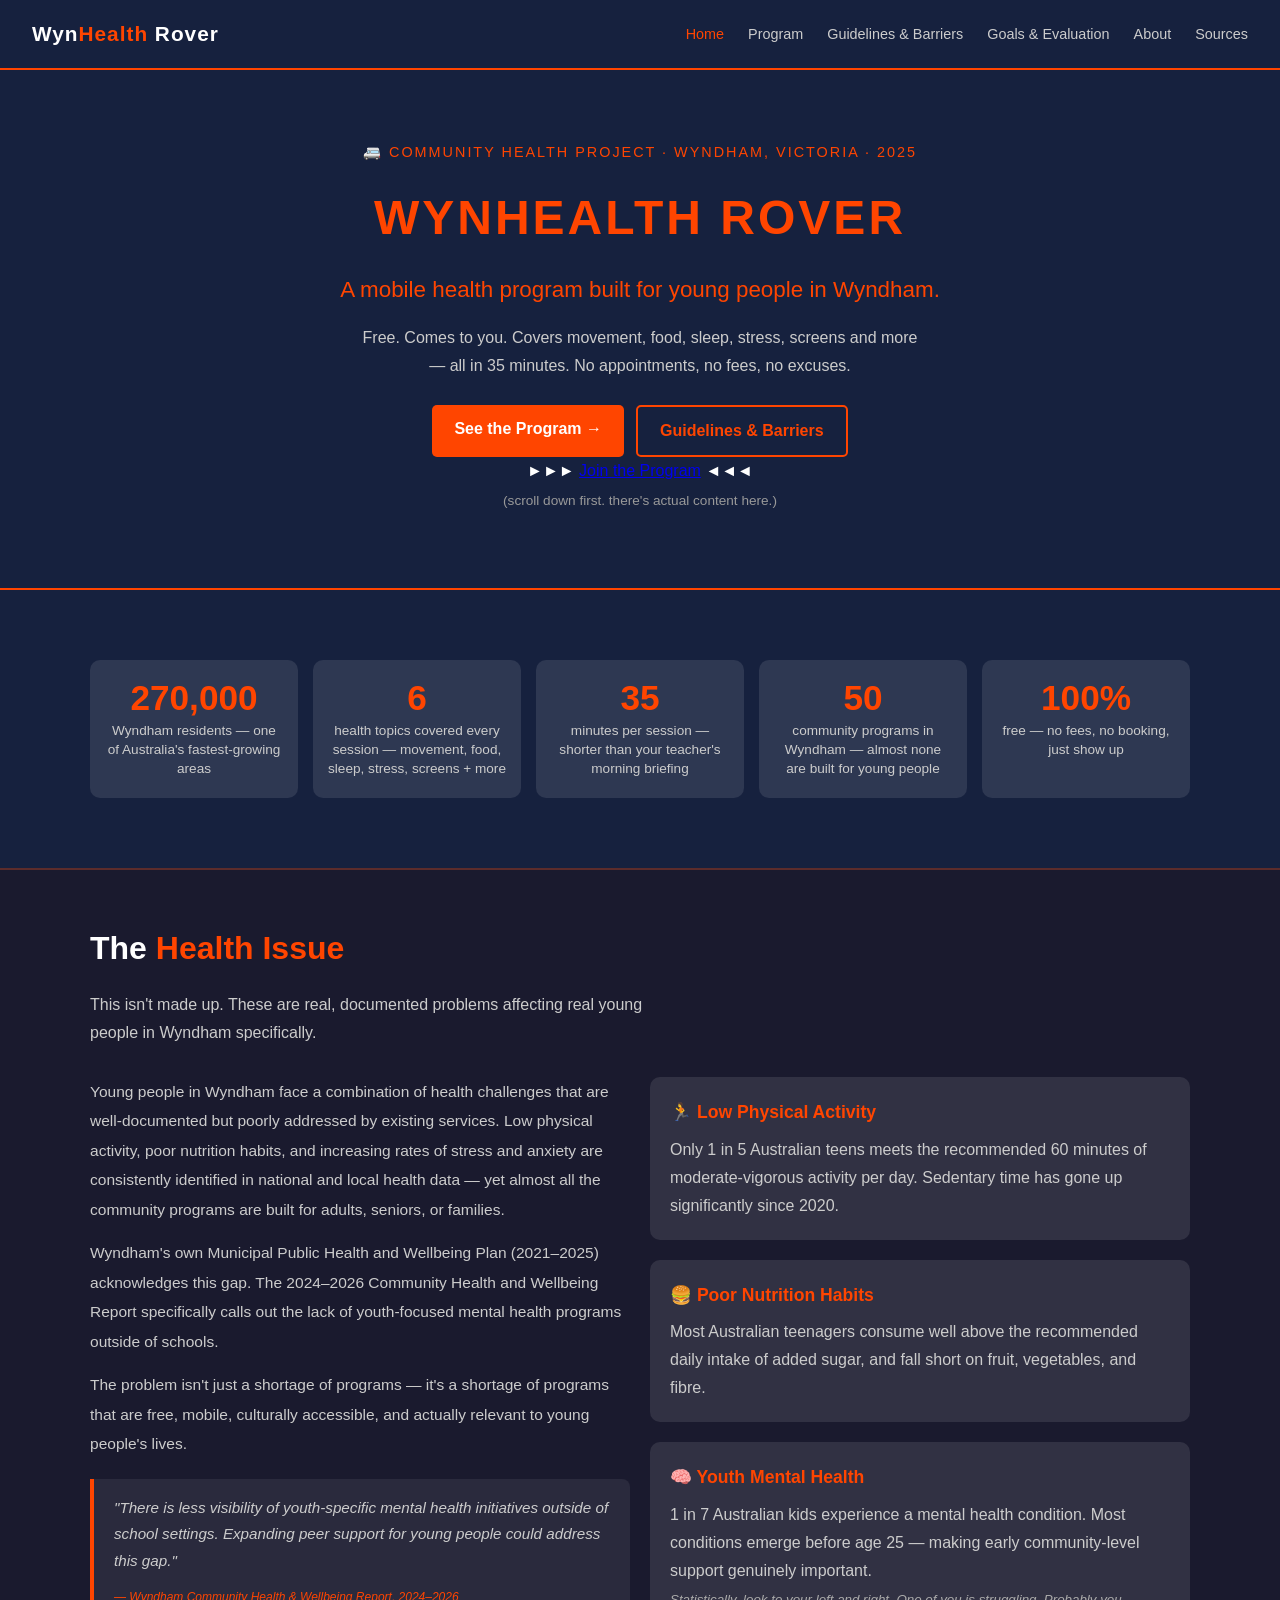
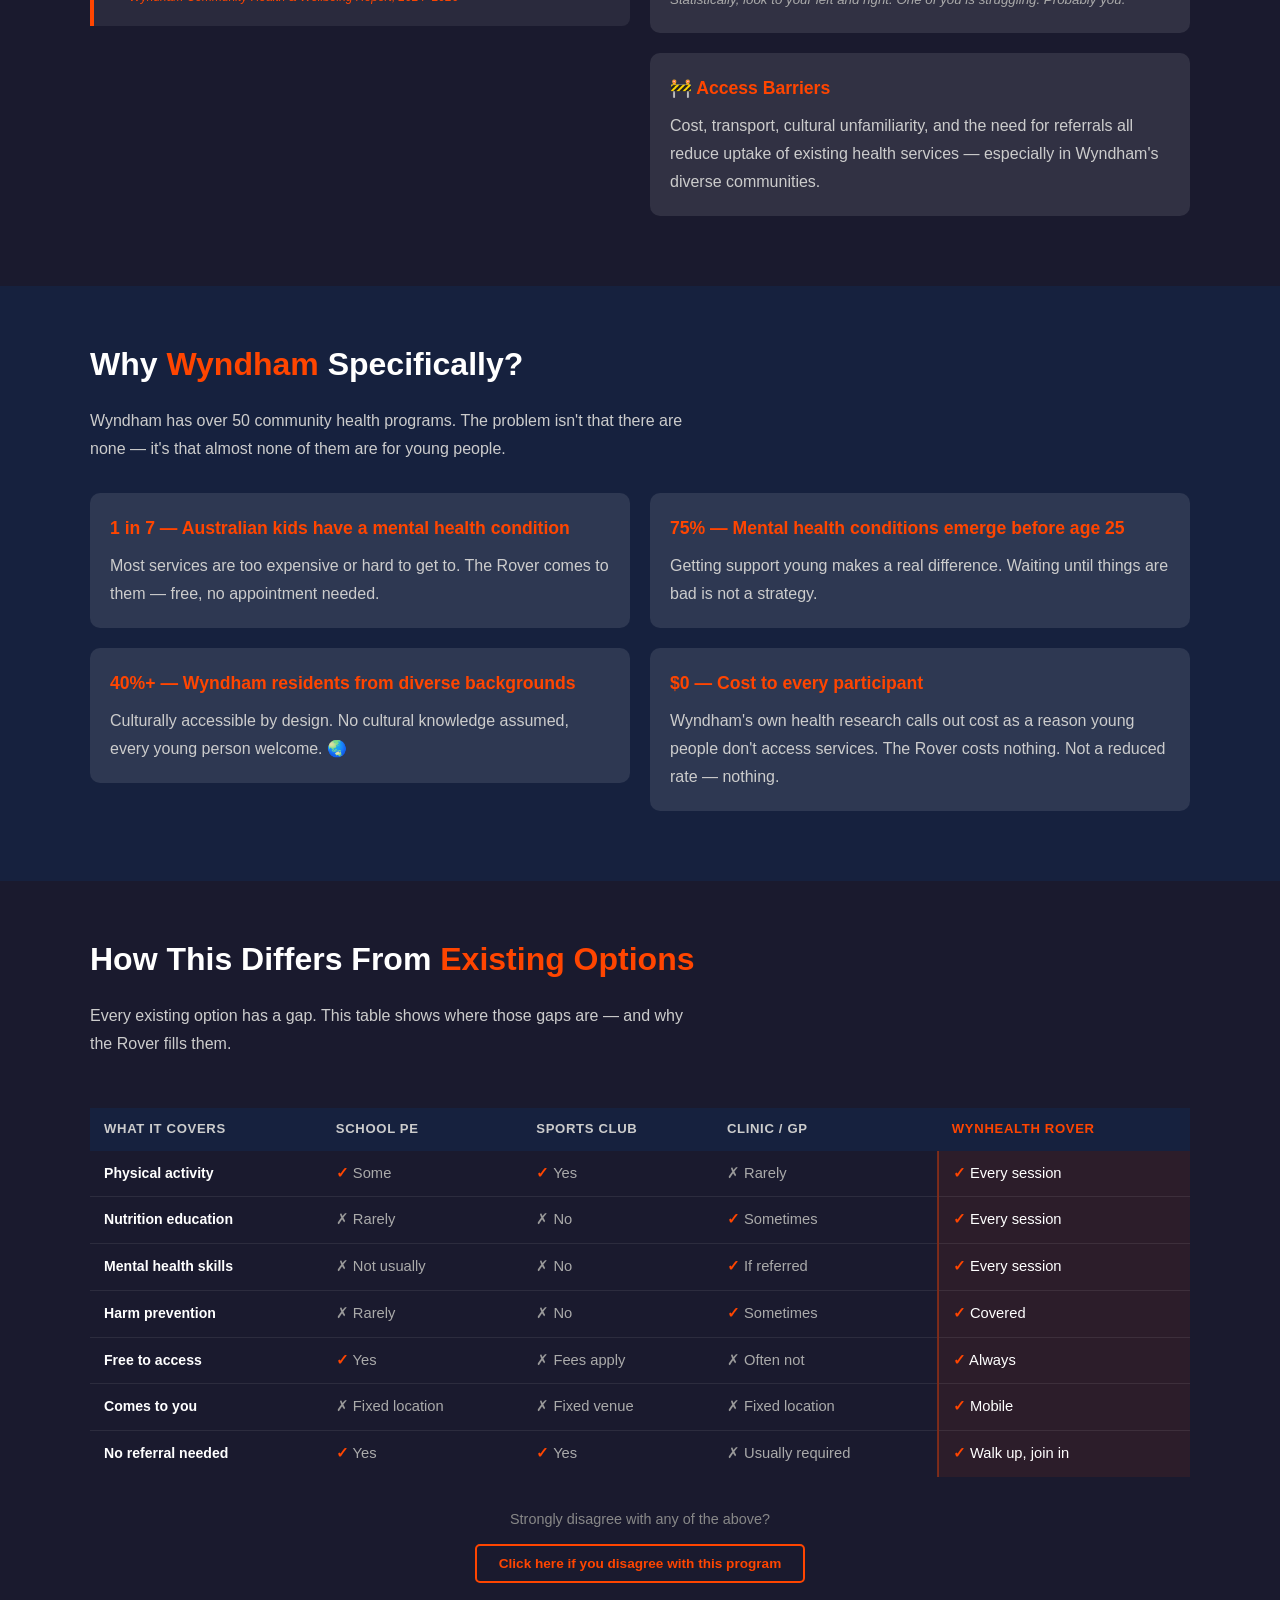
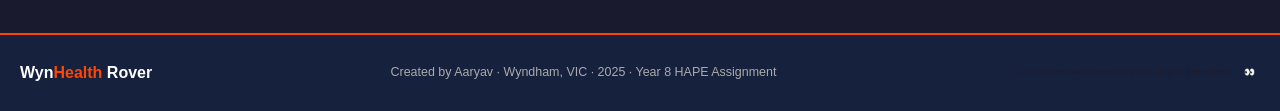
==== commit 7dbb93a3: "Fix HTML entity for ampersand and add new content" ====
--- a/index.html
+++ b/index.html
@@ -20,8 +20,14 @@
     <p>Free. Comes to you. Covers movement, food, sleep, stress, screens and more — all in 35 minutes. No appointments, no fees, no excuses.</p>
     <div class="hero-btns">
       <a href="program.html" class="btn">See the Program →</a>
-      <a href="guidelines.html" class="btn btn-outline">Guidelines & Barriers</a>
-    </div>
+      <a href="guidelines.html" class="btn btn-outline">Guidelines &amp; Barriers</a>
+    </div>
+    <div class="join-btn-wrap">
+      <span class="join-arrows">&#9658;&#9658;&#9658;</span>
+      <a href="join.html" class="btn-join">Join the Program</a>
+      <span class="join-arrows">&#9668;&#9668;&#9668;</span>
+    </div>
+    <p style="color:#999;font-size:0.85rem;margin-top:4px;">(scroll down first. there's actual content here.)</p>
   </div>
 </section>
 
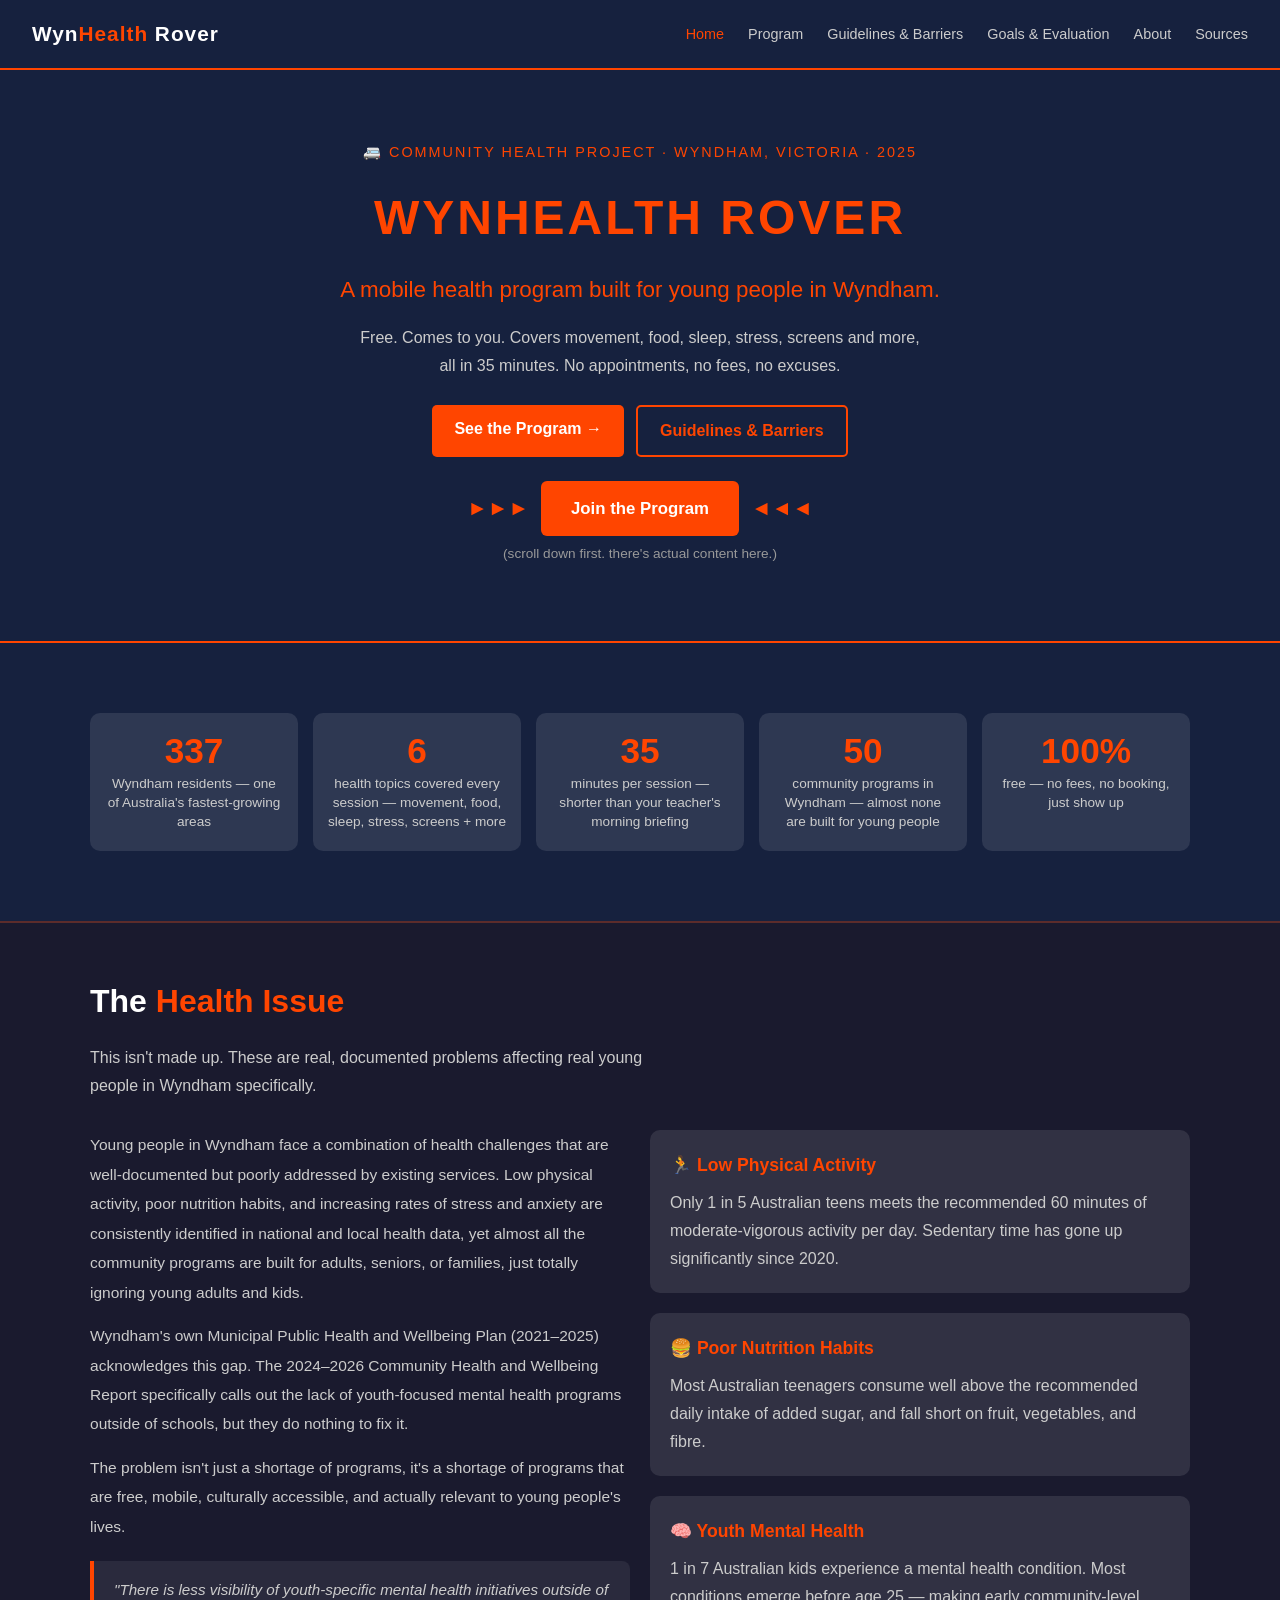
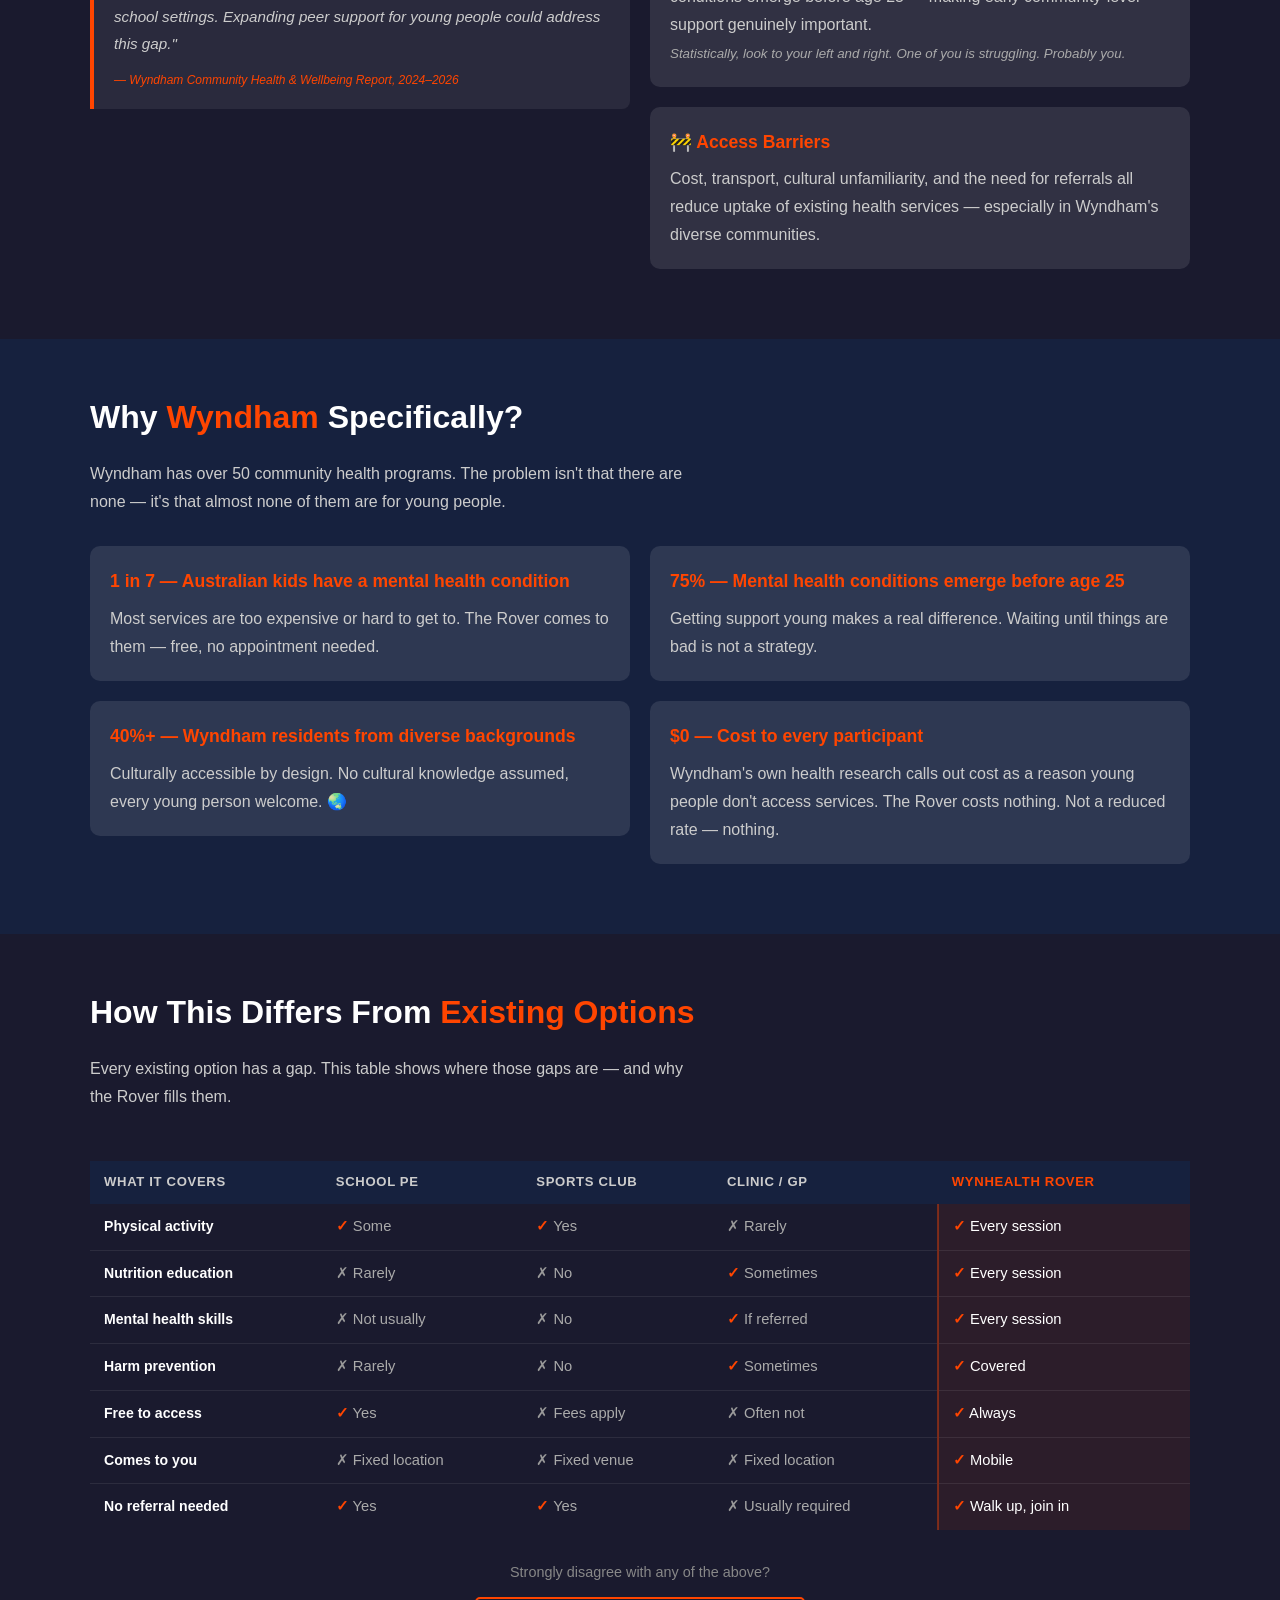
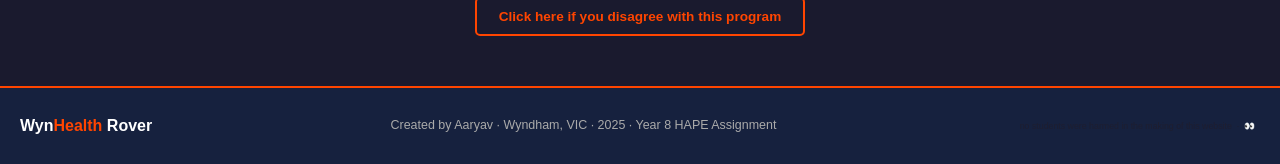
==== commit c61f43f0: "Update index.html" ====
--- a/index.html
+++ b/index.html
@@ -17,7 +17,7 @@
     <div style="font-size:0.9rem;color:#ff4500;letter-spacing:2px;text-transform:uppercase;margin-bottom:10px;">🚐 Community Health Project · Wyndham, Victoria · 2025</div>
     <h1>WYNHEALTH ROVER</h1>
     <div class="tagline">A mobile health program built for young people in Wyndham.</div>
-    <p>Free. Comes to you. Covers movement, food, sleep, stress, screens and more — all in 35 minutes. No appointments, no fees, no excuses.</p>
+    <p>Free. Comes to you. Covers movement, food, sleep, stress, screens and more, all in 35 minutes. No appointments, no fees, no excuses.</p>
     <div class="hero-btns">
       <a href="program.html" class="btn">See the Program →</a>
       <a href="guidelines.html" class="btn btn-outline">Guidelines &amp; Barriers</a>
@@ -36,7 +36,7 @@
   <div class="container">
     <div class="stats-row">
       <div class="stat-box fade">
-        <div class="stat-num" data-target="270000">0</div>
+        <div class="stat-num" data-target="337,009">0</div>
         <div class="stat-label">Wyndham residents — one of Australia's fastest-growing areas</div>
       </div>
       <div class="stat-box fade">
@@ -69,16 +69,16 @@
         <p style="color:#ccc;line-height:1.9;font-size:0.97rem;margin-bottom:14px;">
           Young people in Wyndham face a combination of health challenges that are well-documented but
           poorly addressed by existing services. Low physical activity, poor nutrition habits,
-          and increasing rates of stress and anxiety are consistently identified in national and local health data —
-          yet almost all the community programs are built for adults, seniors, or families.
+          and increasing rates of stress and anxiety are consistently identified in national and local health data,
+          yet almost all the community programs are built for adults, seniors, or families, just totally ignoring young adults and kids.
         </p>
         <p style="color:#ccc;line-height:1.9;font-size:0.97rem;margin-bottom:14px;">
           Wyndham's own Municipal Public Health and Wellbeing Plan (2021–2025) acknowledges this gap.
           The 2024–2026 Community Health and Wellbeing Report specifically calls out the lack of
-          youth-focused mental health programs outside of schools.
+          youth-focused mental health programs outside of schools, but they do nothing to fix it.
         </p>
         <p style="color:#ccc;line-height:1.9;font-size:0.97rem;">
-          The problem isn't just a shortage of programs — it's a shortage of programs that are
+          The problem isn't just a shortage of programs, it's a shortage of programs that are
           free, mobile, culturally accessible, and actually relevant to young people's lives.
         </p>
         <div class="quote-box fade" style="margin-top:20px;">
--- a/style.css
+++ b/style.css
@@ -306,6 +306,39 @@
 .dim-card p { color: #ccc; font-size: 0.88rem; }
 .dim-card .dim-link { margin-top: 10px; font-size: 0.82rem; color: #ff7744; }
 
+/* JOIN BUTTON */
+.join-btn-wrap {
+  display: flex;
+  align-items: center;
+  justify-content: center;
+  gap: 12px;
+  margin: 24px 0 6px;
+}
+.join-arrows {
+  font-size: 1.3rem;
+  color: #ff4500;
+  animation: point-pulse 0.9s infinite alternate;
+}
+@keyframes point-pulse {
+  from { transform: translateX(0); opacity: 0.5; }
+  to   { transform: translateX(5px); opacity: 1; }
+}
+.btn-join {
+  display: inline-block;
+  background: #ff4500;
+  color: white;
+  font-weight: bold;
+  border-radius: 6px;
+  text-decoration: none;
+  border: none;
+  cursor: pointer;
+  font-size: 1.05rem;
+  padding: 13px 30px;
+  transition: background 0.2s, transform 0.15s;
+}
+.btn-join:hover { background: #ff6b35; transform: scale(1.04); }
+.btn-join:active { transform: scale(0.97); }
+
 /* FADE */
 .fade { opacity: 0; transform: translateY(18px); transition: opacity 0.5s ease, transform 0.5s ease; }
 .fade.show { opacity: 1; transform: translateY(0); }
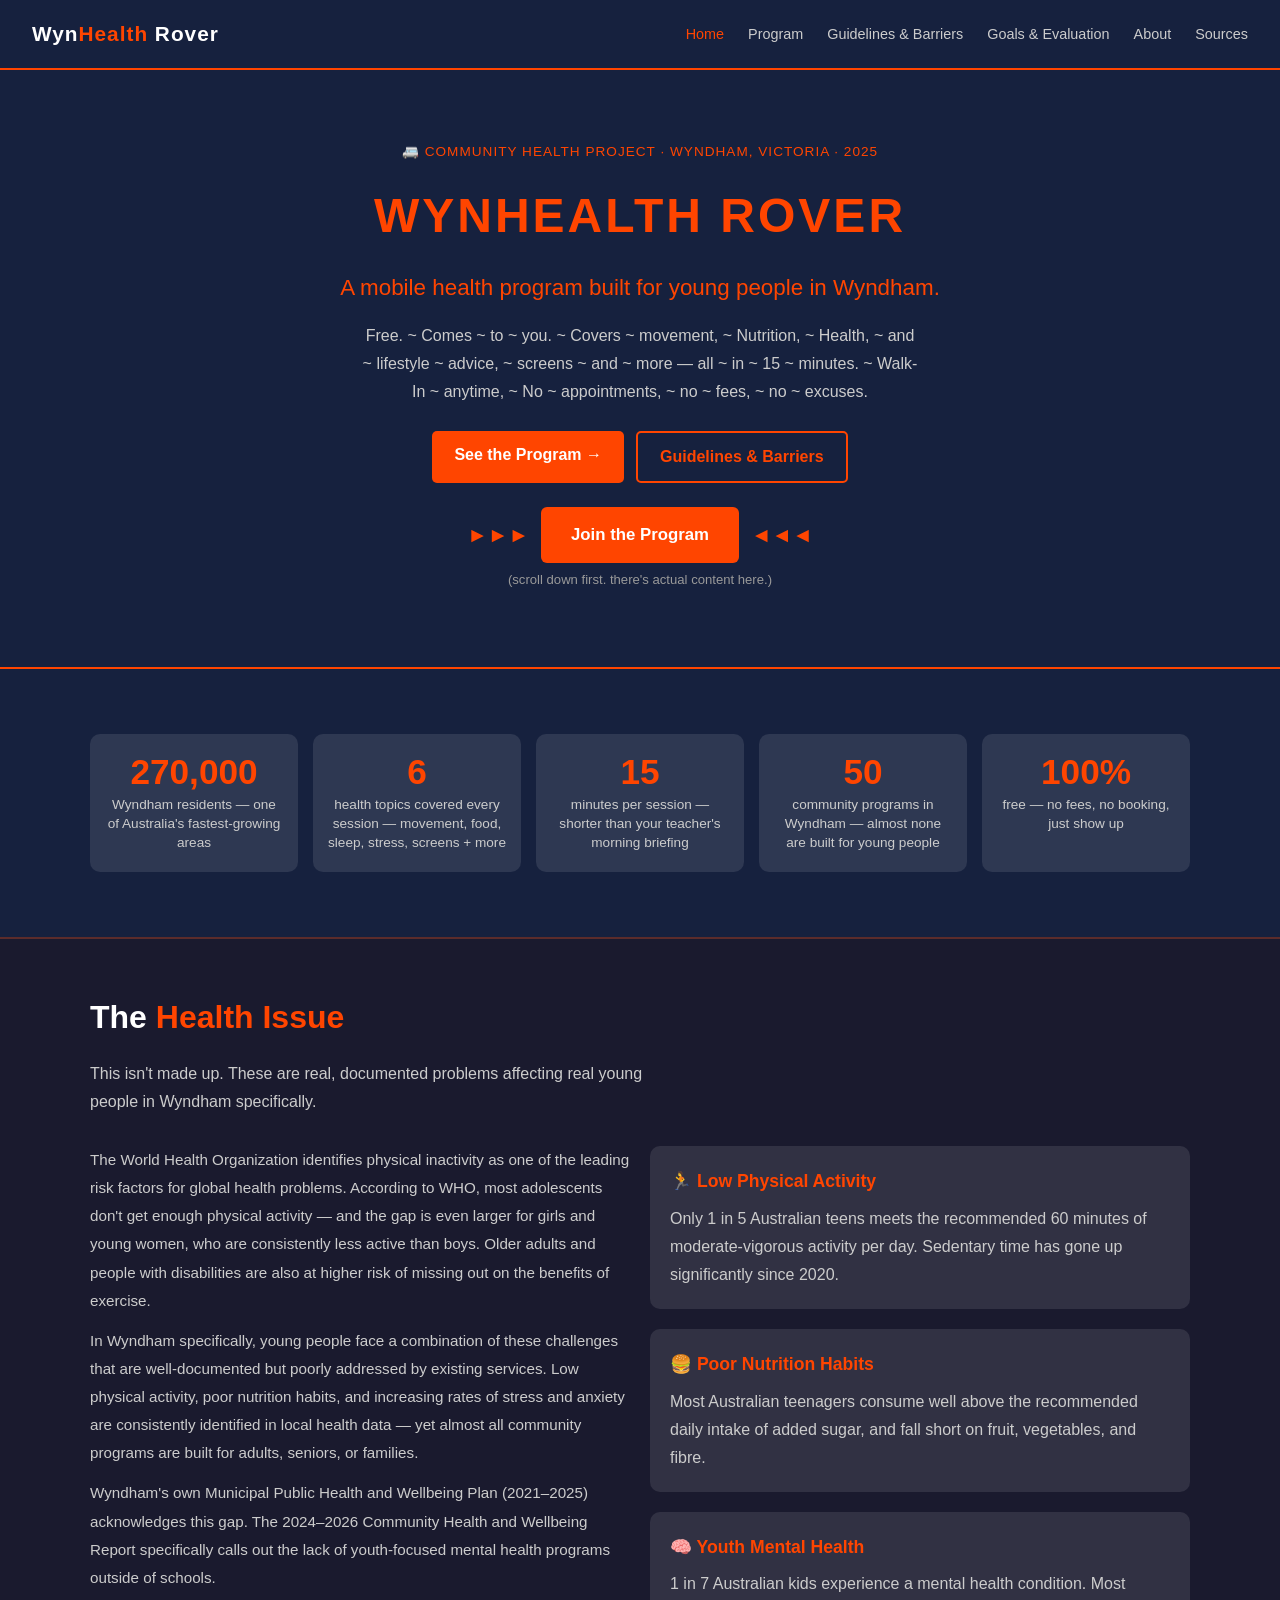
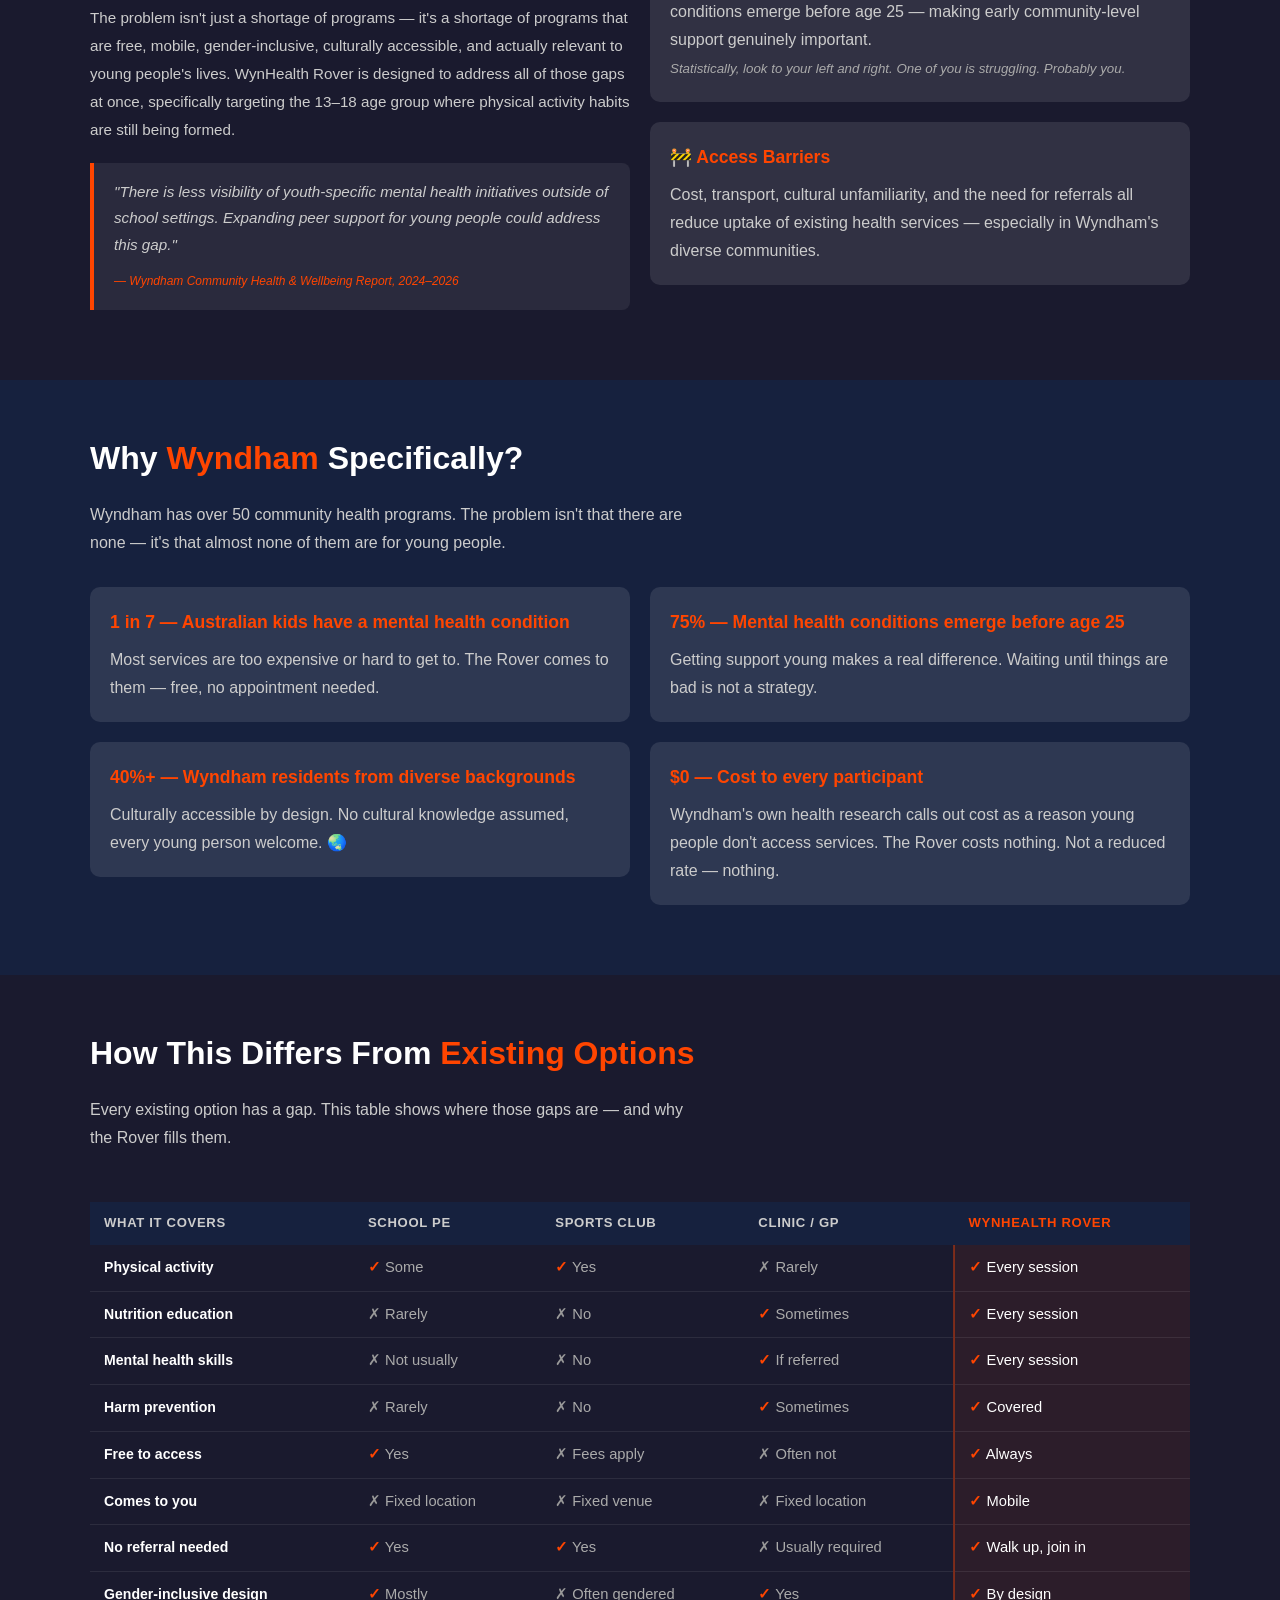
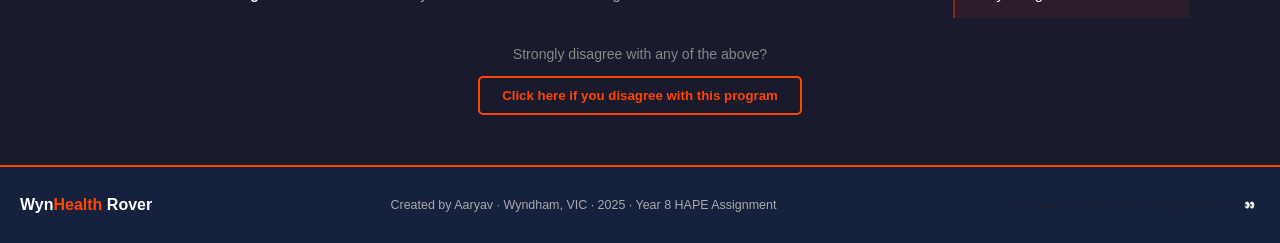
==== commit 2191ec6f: "Update index.html" ====
--- a/index.html
+++ b/index.html
@@ -14,10 +14,10 @@
 <!-- HERO -->
 <section class="hero">
   <div class="container">
-    <div style="font-size:0.9rem;color:#ff4500;letter-spacing:2px;text-transform:uppercase;margin-bottom:10px;">🚐 Community Health Project · Wyndham, Victoria · 2025</div>
+    <div style="font-size:0.85rem;color:#ff4500;letter-spacing:1px;text-transform:uppercase;margin-bottom:10px;">🚐 Community Health Project · Wyndham, Victoria · 2025</div>
     <h1>WYNHEALTH ROVER</h1>
     <div class="tagline">A mobile health program built for young people in Wyndham.</div>
-    <p>Free. Comes to you. Covers movement, food, sleep, stress, screens and more, all in 35 minutes. No appointments, no fees, no excuses.</p>
+    <p>Free. ~ Comes ~ to ~ you. ~ Covers ~ movement, ~ Nutrition, ~ Health, ~ and ~ lifestyle ~ advice, ~ screens ~ and ~ more — all ~ in ~ 15 ~ minutes. ~ Walk-In ~ anytime, ~ No ~ appointments, ~ no ~ fees, ~ no ~ excuses.</p>
     <div class="hero-btns">
       <a href="program.html" class="btn">See the Program →</a>
       <a href="guidelines.html" class="btn btn-outline">Guidelines &amp; Barriers</a>
@@ -27,16 +27,16 @@
       <a href="join.html" class="btn-join">Join the Program</a>
       <span class="join-arrows">&#9668;&#9668;&#9668;</span>
     </div>
-    <p style="color:#999;font-size:0.85rem;margin-top:4px;">(scroll down first. there's actual content here.)</p>
+    <p style="color:#999;font-size:0.82rem;margin-top:4px;">(scroll down first. there's actual content here.)</p>
   </div>
 </section>
 
 <!-- STATS -->
-<div id="stats" style="background:#16213e;padding:40px 20px;border-top:2px solid #ff4500;border-bottom:2px solid rgba(255,69,0,0.3);">
+<div id="stats" style="background:#16213e;padding:35px 20px;border-top:2px solid #ff4500;border-bottom:2px solid rgba(255,69,0,0.3);">
   <div class="container">
     <div class="stats-row">
       <div class="stat-box fade">
-        <div class="stat-num" data-target="337,009">0</div>
+        <div class="stat-num" data-target="270000">0</div>
         <div class="stat-label">Wyndham residents — one of Australia's fastest-growing areas</div>
       </div>
       <div class="stat-box fade">
@@ -44,7 +44,7 @@
         <div class="stat-label">health topics covered every session — movement, food, sleep, stress, screens + more</div>
       </div>
       <div class="stat-box fade">
-        <div class="stat-num" data-target="35">0</div>
+        <div class="stat-num" data-target="15">0</div>
         <div class="stat-label">minutes per session — shorter than your teacher's morning briefing</div>
       </div>
       <div class="stat-box fade">
@@ -66,22 +66,19 @@
     <p class="section-sub">This isn't made up. These are real, documented problems affecting real young people in Wyndham specifically.</p>
     <div class="grid-2">
       <div>
-        <p style="color:#ccc;line-height:1.9;font-size:0.97rem;margin-bottom:14px;">
-          Young people in Wyndham face a combination of health challenges that are well-documented but
-          poorly addressed by existing services. Low physical activity, poor nutrition habits,
-          and increasing rates of stress and anxiety are consistently identified in national and local health data,
-          yet almost all the community programs are built for adults, seniors, or families, just totally ignoring young adults and kids.
-        </p>
-        <p style="color:#ccc;line-height:1.9;font-size:0.97rem;margin-bottom:14px;">
-          Wyndham's own Municipal Public Health and Wellbeing Plan (2021–2025) acknowledges this gap.
-          The 2024–2026 Community Health and Wellbeing Report specifically calls out the lack of
-          youth-focused mental health programs outside of schools, but they do nothing to fix it.
-        </p>
-        <p style="color:#ccc;line-height:1.9;font-size:0.97rem;">
-          The problem isn't just a shortage of programs, it's a shortage of programs that are
-          free, mobile, culturally accessible, and actually relevant to young people's lives.
-        </p>
-        <div class="quote-box fade" style="margin-top:20px;">
+        <p style="color:#ccc;line-height:1.85;font-size:0.95rem;margin-bottom:12px;">
+          The World Health Organization identifies physical inactivity as one of the leading risk factors for global health problems. According to WHO, most adolescents don't get enough physical activity — and the gap is even larger for girls and young women, who are consistently less active than boys. Older adults and people with disabilities are also at higher risk of missing out on the benefits of exercise.
+        </p>
+        <p style="color:#ccc;line-height:1.85;font-size:0.95rem;margin-bottom:12px;">
+          In Wyndham specifically, young people face a combination of these challenges that are well-documented but poorly addressed by existing services. Low physical activity, poor nutrition habits, and increasing rates of stress and anxiety are consistently identified in local health data — yet almost all community programs are built for adults, seniors, or families.
+        </p>
+        <p style="color:#ccc;line-height:1.85;font-size:0.95rem;margin-bottom:12px;">
+          Wyndham's own Municipal Public Health and Wellbeing Plan (2021–2025) acknowledges this gap. The 2024–2026 Community Health and Wellbeing Report specifically calls out the lack of youth-focused mental health programs outside of schools.
+        </p>
+        <p style="color:#ccc;line-height:1.85;font-size:0.95rem;">
+          The problem isn't just a shortage of programs — it's a shortage of programs that are free, mobile, gender-inclusive, culturally accessible, and actually relevant to young people's lives. WynHealth Rover is designed to address all of those gaps at once, specifically targeting the 13–18 age group where physical activity habits are still being formed.
+        </p>
+        <div class="quote-box fade" style="margin-top:18px;">
           <p>"There is less visibility of youth-specific mental health initiatives outside of school settings. Expanding peer support for young people could address this gap."</p>
           <cite>— Wyndham Community Health &amp; Wellbeing Report, 2024–2026</cite>
         </div>
@@ -191,13 +188,18 @@
             <td><span class="y">✓</span> Yes</td><td><span class="y">✓</span> Yes</td><td><span class="n">✗</span> Usually required</td>
             <td class="rover"><span class="y">✓</span> Walk up, join in</td>
           </tr>
+          <tr>
+            <td class="row-label">Gender-inclusive design</td>
+            <td><span class="y">✓</span> Mostly</td><td><span class="n">✗</span> Often gendered</td><td><span class="y">✓</span> Yes</td>
+            <td class="rover"><span class="y">✓</span> By design</td>
+          </tr>
         </tbody>
       </table>
     </div>
 
-    <div style="margin-top:30px;text-align:center;">
-      <p style="color:#888;font-size:0.9rem;margin-bottom:12px;">Strongly disagree with any of the above?</p>
-      <button class="btn btn-outline disagree-btn" style="font-size:0.85rem;">Click here if you disagree with this program</button>
+    <div style="margin-top:24px;text-align:center;">
+      <p style="color:#888;font-size:0.88rem;margin-bottom:10px;">Strongly disagree with any of the above?</p>
+      <button class="btn btn-outline disagree-btn" style="font-size:0.83rem;">Click here if you disagree with this program</button>
     </div>
   </div>
 </section>
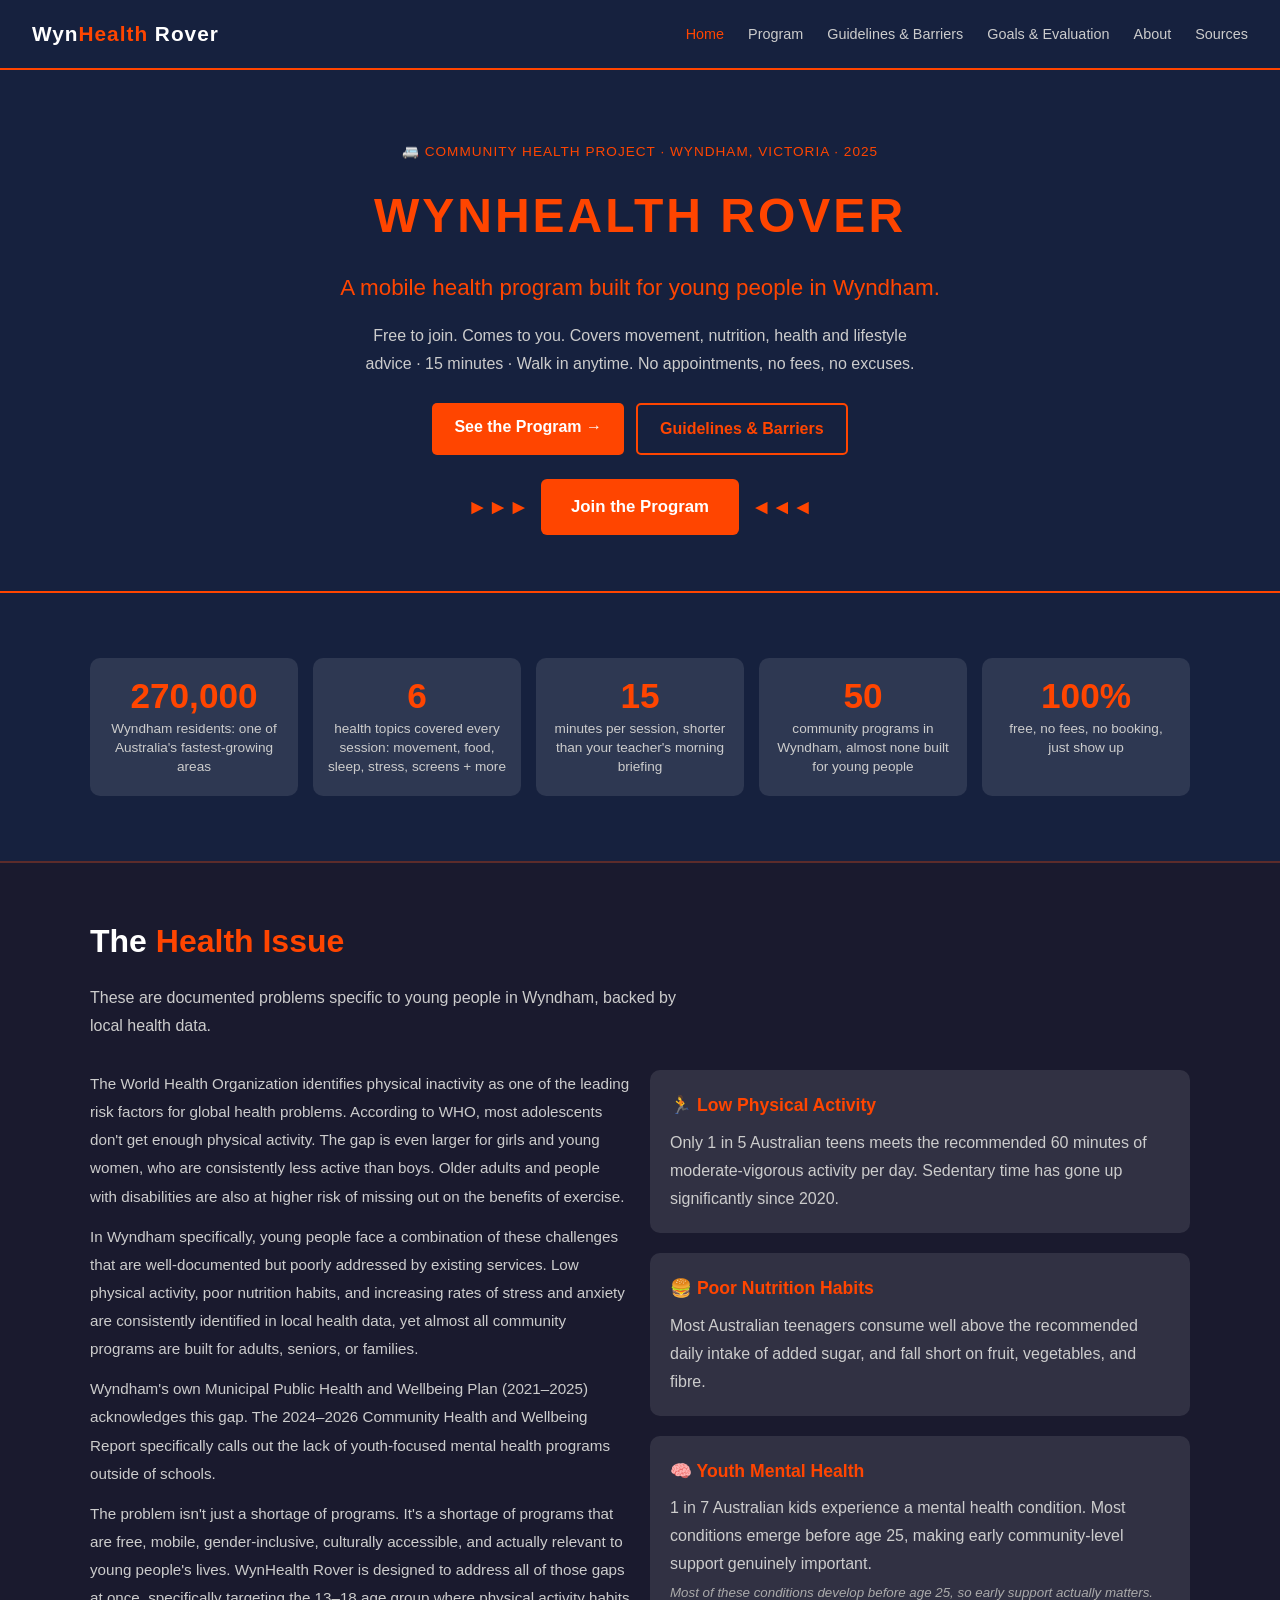
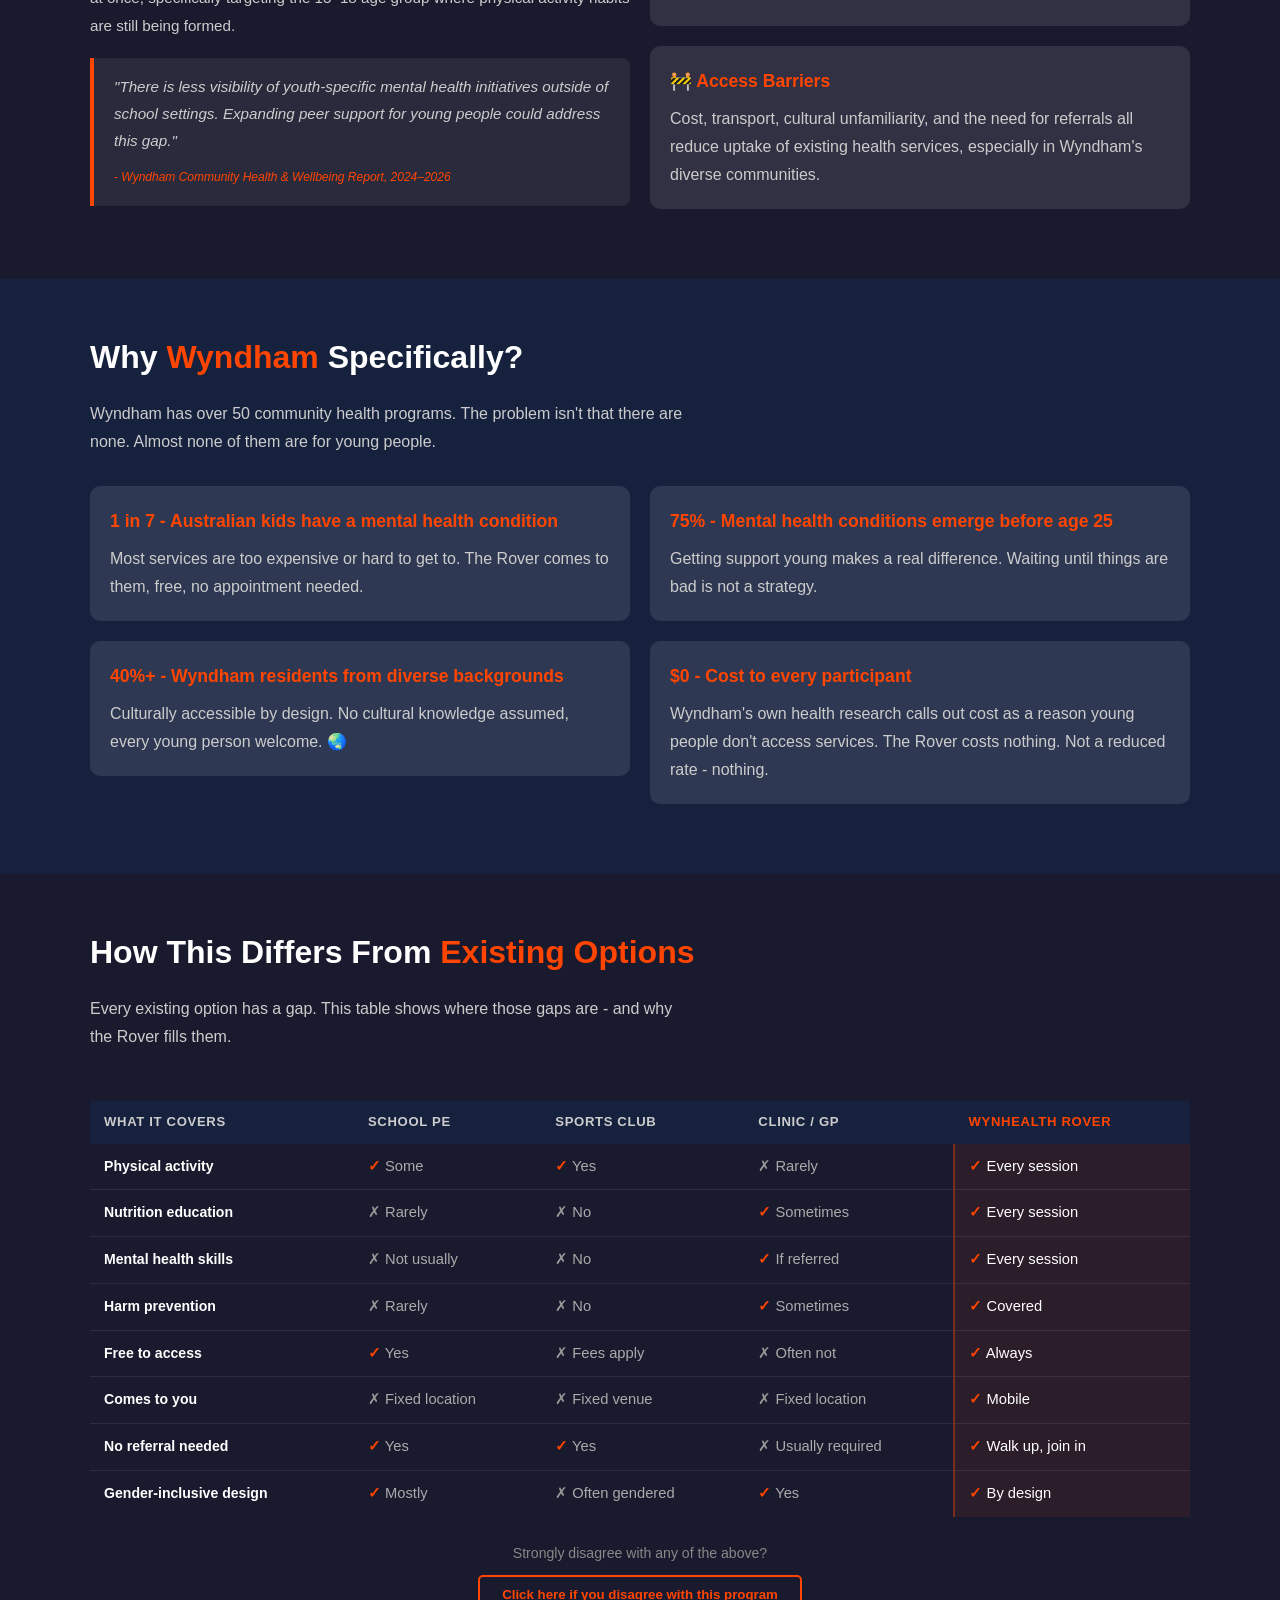
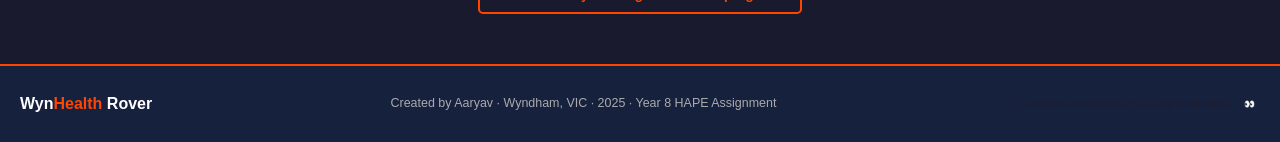
==== commit abde2aba: "Update index.html" ====
--- a/index.html
+++ b/index.html
@@ -17,7 +17,7 @@
     <div style="font-size:0.85rem;color:#ff4500;letter-spacing:1px;text-transform:uppercase;margin-bottom:10px;">🚐 Community Health Project · Wyndham, Victoria · 2025</div>
     <h1>WYNHEALTH ROVER</h1>
     <div class="tagline">A mobile health program built for young people in Wyndham.</div>
-    <p>Free. ~ Comes ~ to ~ you. ~ Covers ~ movement, ~ Nutrition, ~ Health, ~ and ~ lifestyle ~ advice, ~ screens ~ and ~ more — all ~ in ~ 15 ~ minutes. ~ Walk-In ~ anytime, ~ No ~ appointments, ~ no ~ fees, ~ no ~ excuses.</p>
+    <p>Free to join. Comes to you. Covers movement, nutrition, health and lifestyle advice · 15 minutes · Walk in anytime. No appointments, no fees, no excuses.</p>
     <div class="hero-btns">
       <a href="program.html" class="btn">See the Program →</a>
       <a href="guidelines.html" class="btn btn-outline">Guidelines &amp; Barriers</a>
@@ -27,7 +27,7 @@
       <a href="join.html" class="btn-join">Join the Program</a>
       <span class="join-arrows">&#9668;&#9668;&#9668;</span>
     </div>
-    <p style="color:#999;font-size:0.82rem;margin-top:4px;">(scroll down first. there's actual content here.)</p>
+    
   </div>
 </section>
 
@@ -37,23 +37,23 @@
     <div class="stats-row">
       <div class="stat-box fade">
         <div class="stat-num" data-target="270000">0</div>
-        <div class="stat-label">Wyndham residents — one of Australia's fastest-growing areas</div>
+        <div class="stat-label">Wyndham residents: one of Australia's fastest-growing areas</div>
       </div>
       <div class="stat-box fade">
         <div class="stat-num" data-target="6">0</div>
-        <div class="stat-label">health topics covered every session — movement, food, sleep, stress, screens + more</div>
+        <div class="stat-label">health topics covered every session: movement, food, sleep, stress, screens + more</div>
       </div>
       <div class="stat-box fade">
         <div class="stat-num" data-target="15">0</div>
-        <div class="stat-label">minutes per session — shorter than your teacher's morning briefing</div>
+        <div class="stat-label">minutes per session, shorter than your teacher's morning briefing</div>
       </div>
       <div class="stat-box fade">
         <div class="stat-num" data-target="50">0</div>
-        <div class="stat-label">community programs in Wyndham — almost none are built for young people</div>
+        <div class="stat-label">community programs in Wyndham, almost none built for young people</div>
       </div>
       <div class="stat-box fade">
         <div class="stat-num" data-target="100" data-post="%">0</div>
-        <div class="stat-label">free — no fees, no booking, just show up</div>
+        <div class="stat-label">free, no fees, no booking, just show up</div>
       </div>
     </div>
   </div>
@@ -63,24 +63,24 @@
 <section>
   <div class="container">
     <h2>The <span>Health Issue</span></h2>
-    <p class="section-sub">This isn't made up. These are real, documented problems affecting real young people in Wyndham specifically.</p>
+    <p class="section-sub">These are documented problems specific to young people in Wyndham, backed by local health data.</p>
     <div class="grid-2">
       <div>
         <p style="color:#ccc;line-height:1.85;font-size:0.95rem;margin-bottom:12px;">
-          The World Health Organization identifies physical inactivity as one of the leading risk factors for global health problems. According to WHO, most adolescents don't get enough physical activity — and the gap is even larger for girls and young women, who are consistently less active than boys. Older adults and people with disabilities are also at higher risk of missing out on the benefits of exercise.
+          The World Health Organization identifies physical inactivity as one of the leading risk factors for global health problems. According to WHO, most adolescents don't get enough physical activity. The gap is even larger for girls and young women, who are consistently less active than boys. Older adults and people with disabilities are also at higher risk of missing out on the benefits of exercise.
         </p>
         <p style="color:#ccc;line-height:1.85;font-size:0.95rem;margin-bottom:12px;">
-          In Wyndham specifically, young people face a combination of these challenges that are well-documented but poorly addressed by existing services. Low physical activity, poor nutrition habits, and increasing rates of stress and anxiety are consistently identified in local health data — yet almost all community programs are built for adults, seniors, or families.
+          In Wyndham specifically, young people face a combination of these challenges that are well-documented but poorly addressed by existing services. Low physical activity, poor nutrition habits, and increasing rates of stress and anxiety are consistently identified in local health data, yet almost all community programs are built for adults, seniors, or families.
         </p>
         <p style="color:#ccc;line-height:1.85;font-size:0.95rem;margin-bottom:12px;">
           Wyndham's own Municipal Public Health and Wellbeing Plan (2021–2025) acknowledges this gap. The 2024–2026 Community Health and Wellbeing Report specifically calls out the lack of youth-focused mental health programs outside of schools.
         </p>
         <p style="color:#ccc;line-height:1.85;font-size:0.95rem;">
-          The problem isn't just a shortage of programs — it's a shortage of programs that are free, mobile, gender-inclusive, culturally accessible, and actually relevant to young people's lives. WynHealth Rover is designed to address all of those gaps at once, specifically targeting the 13–18 age group where physical activity habits are still being formed.
+          The problem isn't just a shortage of programs. It's a shortage of programs that are free, mobile, gender-inclusive, culturally accessible, and actually relevant to young people's lives. WynHealth Rover is designed to address all of those gaps at once, specifically targeting the 13–18 age group where physical activity habits are still being formed.
         </p>
         <div class="quote-box fade" style="margin-top:18px;">
           <p>"There is less visibility of youth-specific mental health initiatives outside of school settings. Expanding peer support for young people could address this gap."</p>
-          <cite>— Wyndham Community Health &amp; Wellbeing Report, 2024–2026</cite>
+          <cite>- Wyndham Community Health &amp; Wellbeing Report, 2024–2026</cite>
         </div>
       </div>
       <div>
@@ -94,12 +94,12 @@
         </div>
         <div class="card fade">
           <h3>🧠 Youth Mental Health</h3>
-          <p>1 in 7 Australian kids experience a mental health condition. Most conditions emerge before age 25 — making early community-level support genuinely important.
-          <br><small style="color:#aaa;font-style:italic;">Statistically, look to your left and right. One of you is struggling. Probably you.</small></p>
+          <p>1 in 7 Australian kids experience a mental health condition. Most conditions emerge before age 25, making early community-level support genuinely important.
+          <br><small style="color:#aaa;font-style:italic;">Most of these conditions develop before age 25, so early support actually matters.</small></p>
         </div>
         <div class="card fade">
           <h3>🚧 Access Barriers</h3>
-          <p>Cost, transport, cultural unfamiliarity, and the need for referrals all reduce uptake of existing health services — especially in Wyndham's diverse communities.</p>
+          <p>Cost, transport, cultural unfamiliarity, and the need for referrals all reduce uptake of existing health services, especially in Wyndham's diverse communities.</p>
         </div>
       </div>
     </div>
@@ -110,26 +110,26 @@
 <section style="background:#16213e;">
   <div class="container">
     <h2>Why <span>Wyndham</span> Specifically?</h2>
-    <p class="section-sub">Wyndham has over 50 community health programs. The problem isn't that there are none — it's that almost none of them are for young people.</p>
+    <p class="section-sub">Wyndham has over 50 community health programs. The problem isn't that there are none. Almost none of them are for young people.</p>
     <div class="grid-2">
       <div>
         <div class="card fade">
-          <h3>1 in 7 — Australian kids have a mental health condition</h3>
-          <p>Most services are too expensive or hard to get to. The Rover comes to them — free, no appointment needed.</p>
-        </div>
-        <div class="card fade">
-          <h3>40%+ — Wyndham residents from diverse backgrounds</h3>
+          <h3>1 in 7 - Australian kids have a mental health condition</h3>
+          <p>Most services are too expensive or hard to get to. The Rover comes to them, free, no appointment needed.</p>
+        </div>
+        <div class="card fade">
+          <h3>40%+ - Wyndham residents from diverse backgrounds</h3>
           <p>Culturally accessible by design. No cultural knowledge assumed, every young person welcome. 🌏</p>
         </div>
       </div>
       <div>
         <div class="card fade">
-          <h3>75% — Mental health conditions emerge before age 25</h3>
+          <h3>75% - Mental health conditions emerge before age 25</h3>
           <p>Getting support young makes a real difference. Waiting until things are bad is not a strategy.</p>
         </div>
         <div class="card fade">
-          <h3>$0 — Cost to every participant</h3>
-          <p>Wyndham's own health research calls out cost as a reason young people don't access services. The Rover costs nothing. Not a reduced rate — nothing.</p>
+          <h3>$0 - Cost to every participant</h3>
+          <p>Wyndham's own health research calls out cost as a reason young people don't access services. The Rover costs nothing. Not a reduced rate - nothing.</p>
         </div>
       </div>
     </div>
@@ -140,7 +140,7 @@
 <section>
   <div class="container">
     <h2>How This Differs From <span>Existing Options</span></h2>
-    <p class="section-sub">Every existing option has a gap. This table shows where those gaps are — and why the Rover fills them.</p>
+    <p class="section-sub">Every existing option has a gap. This table shows where those gaps are - and why the Rover fills them.</p>
     <div style="overflow-x:auto;">
       <table class="compare-table fade">
         <thead>
